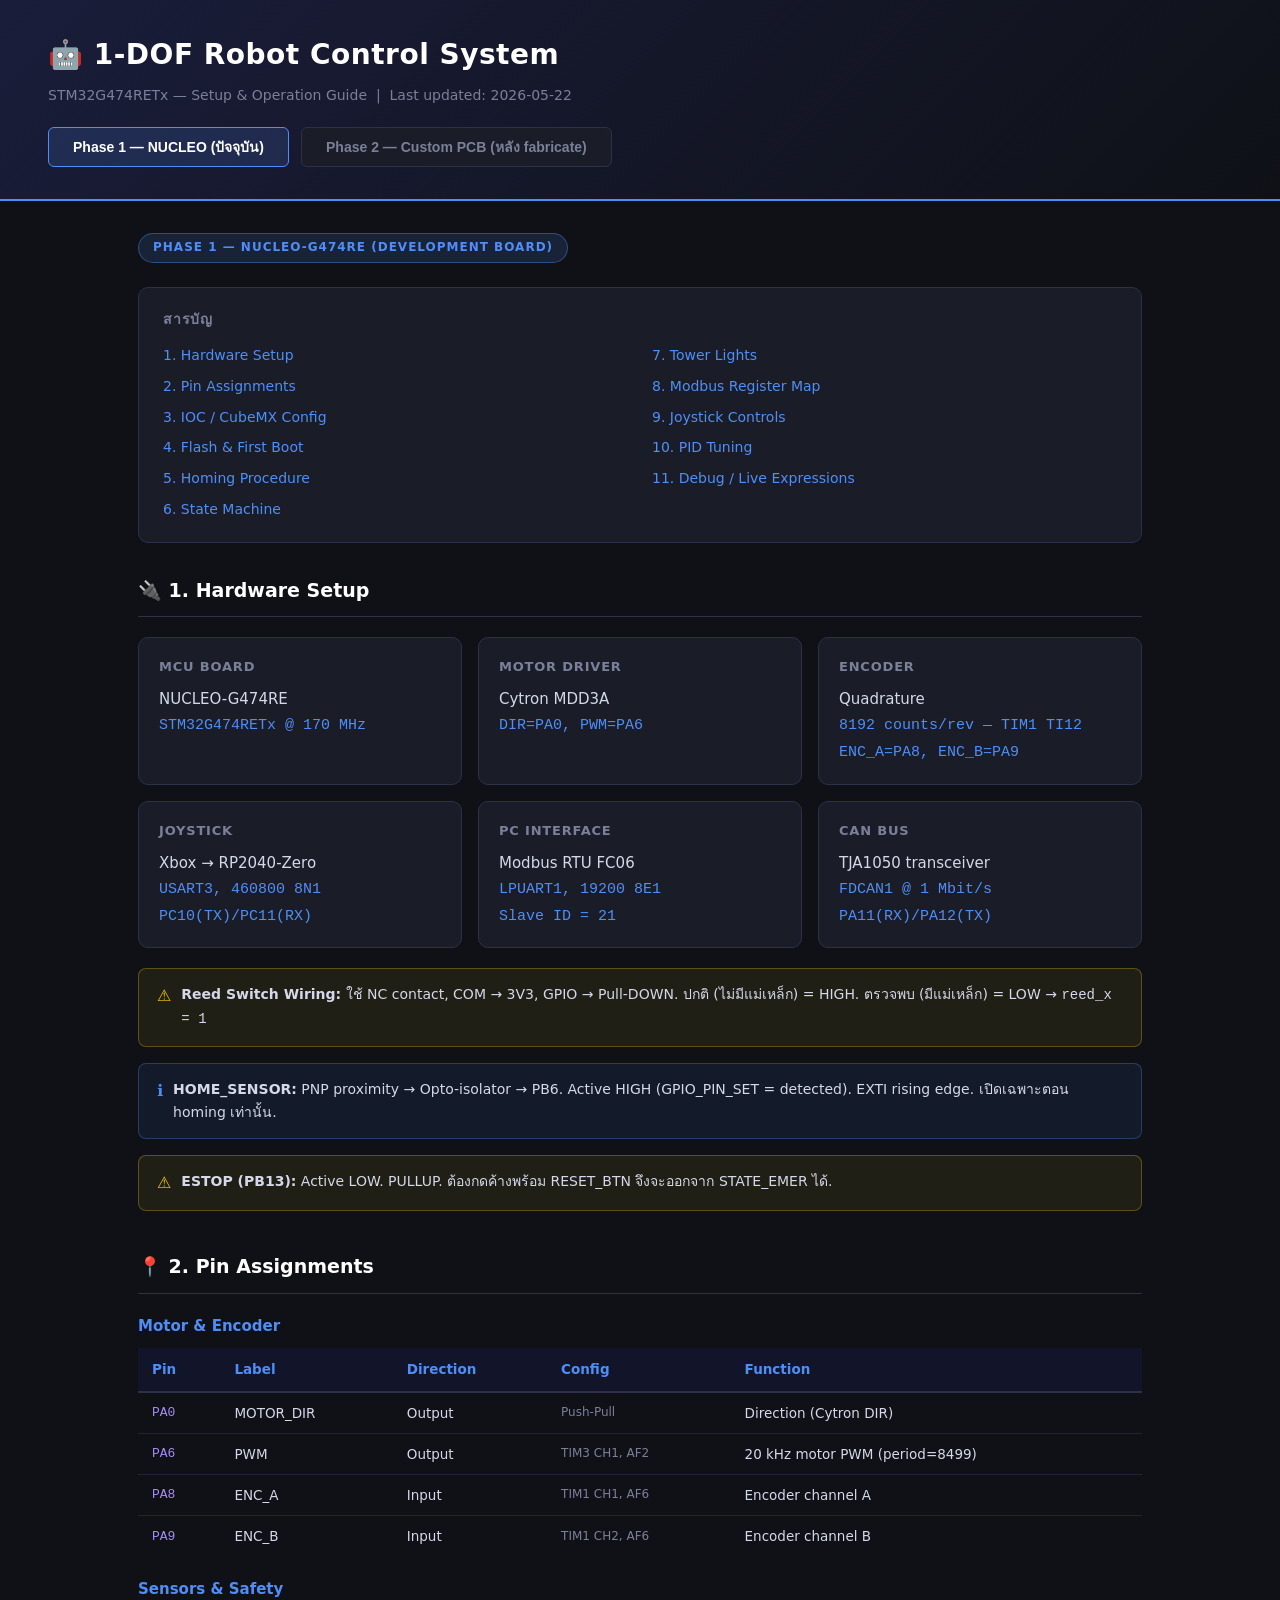
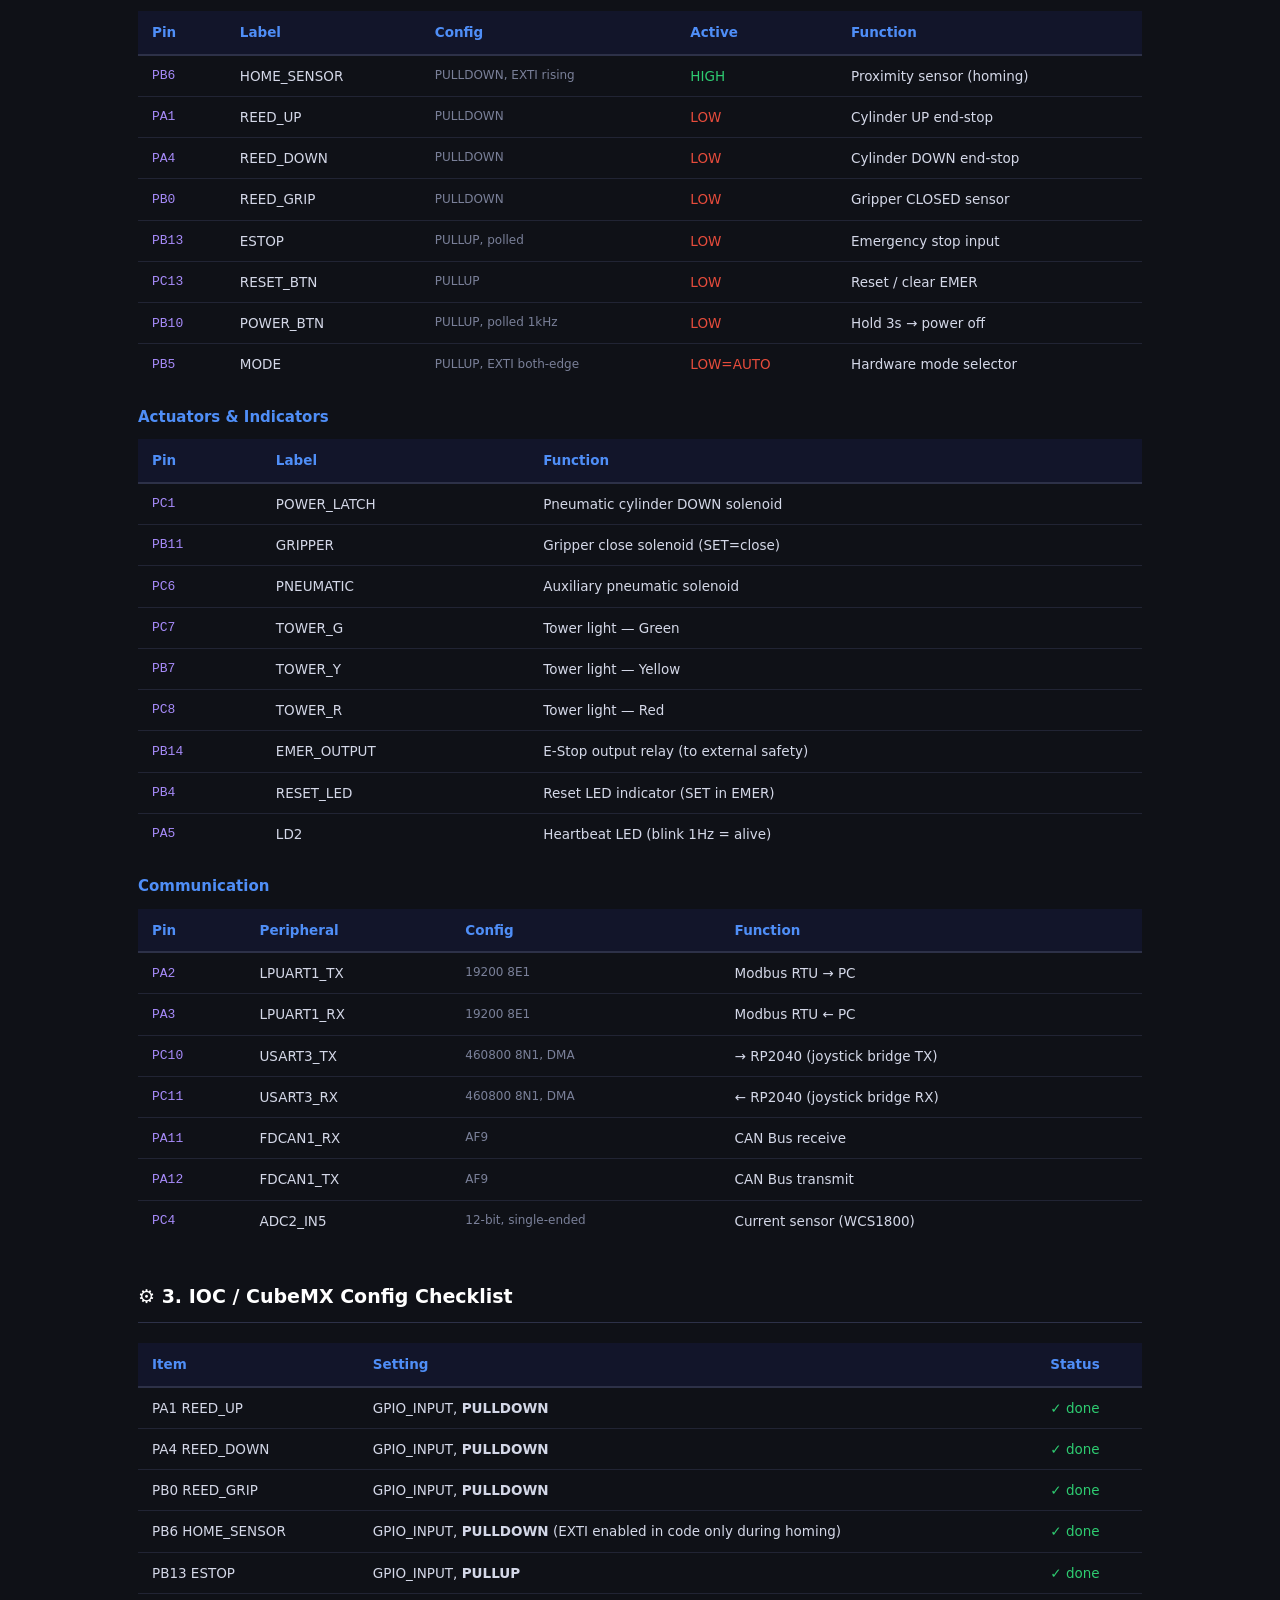
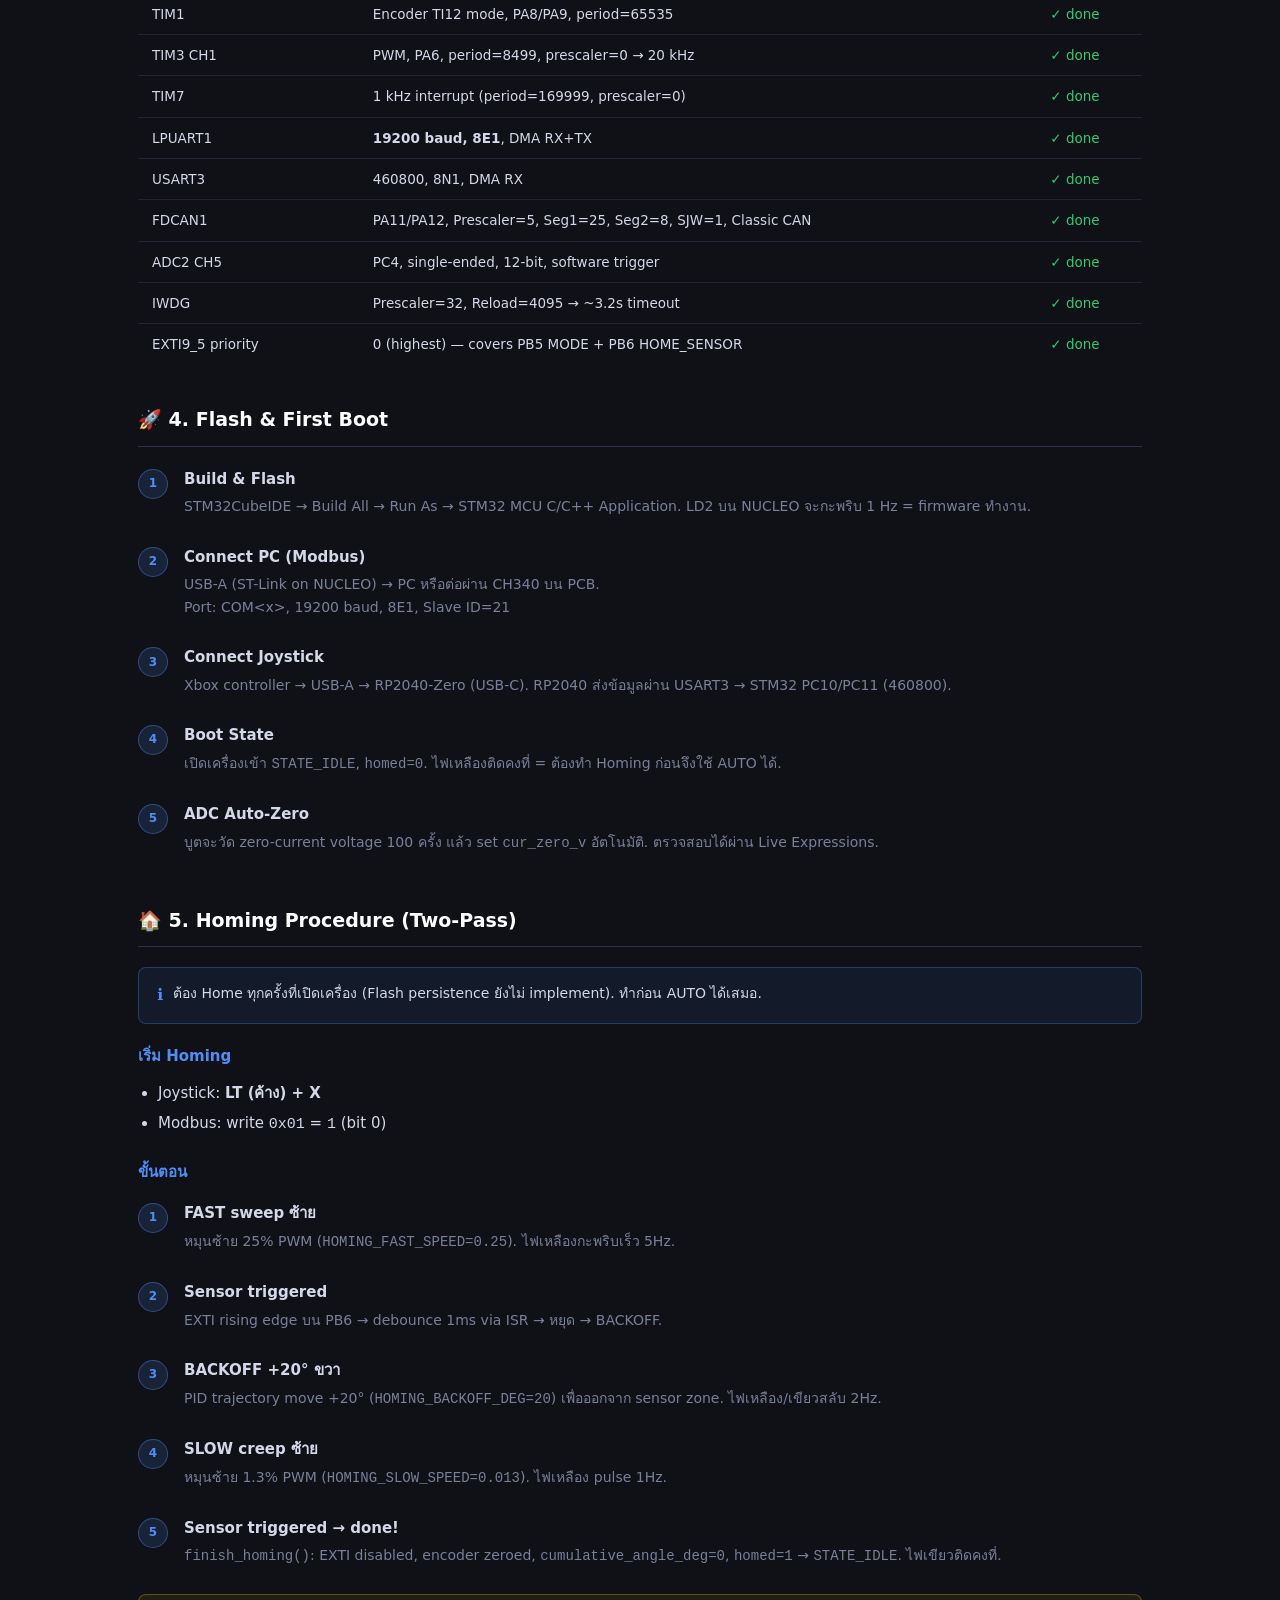
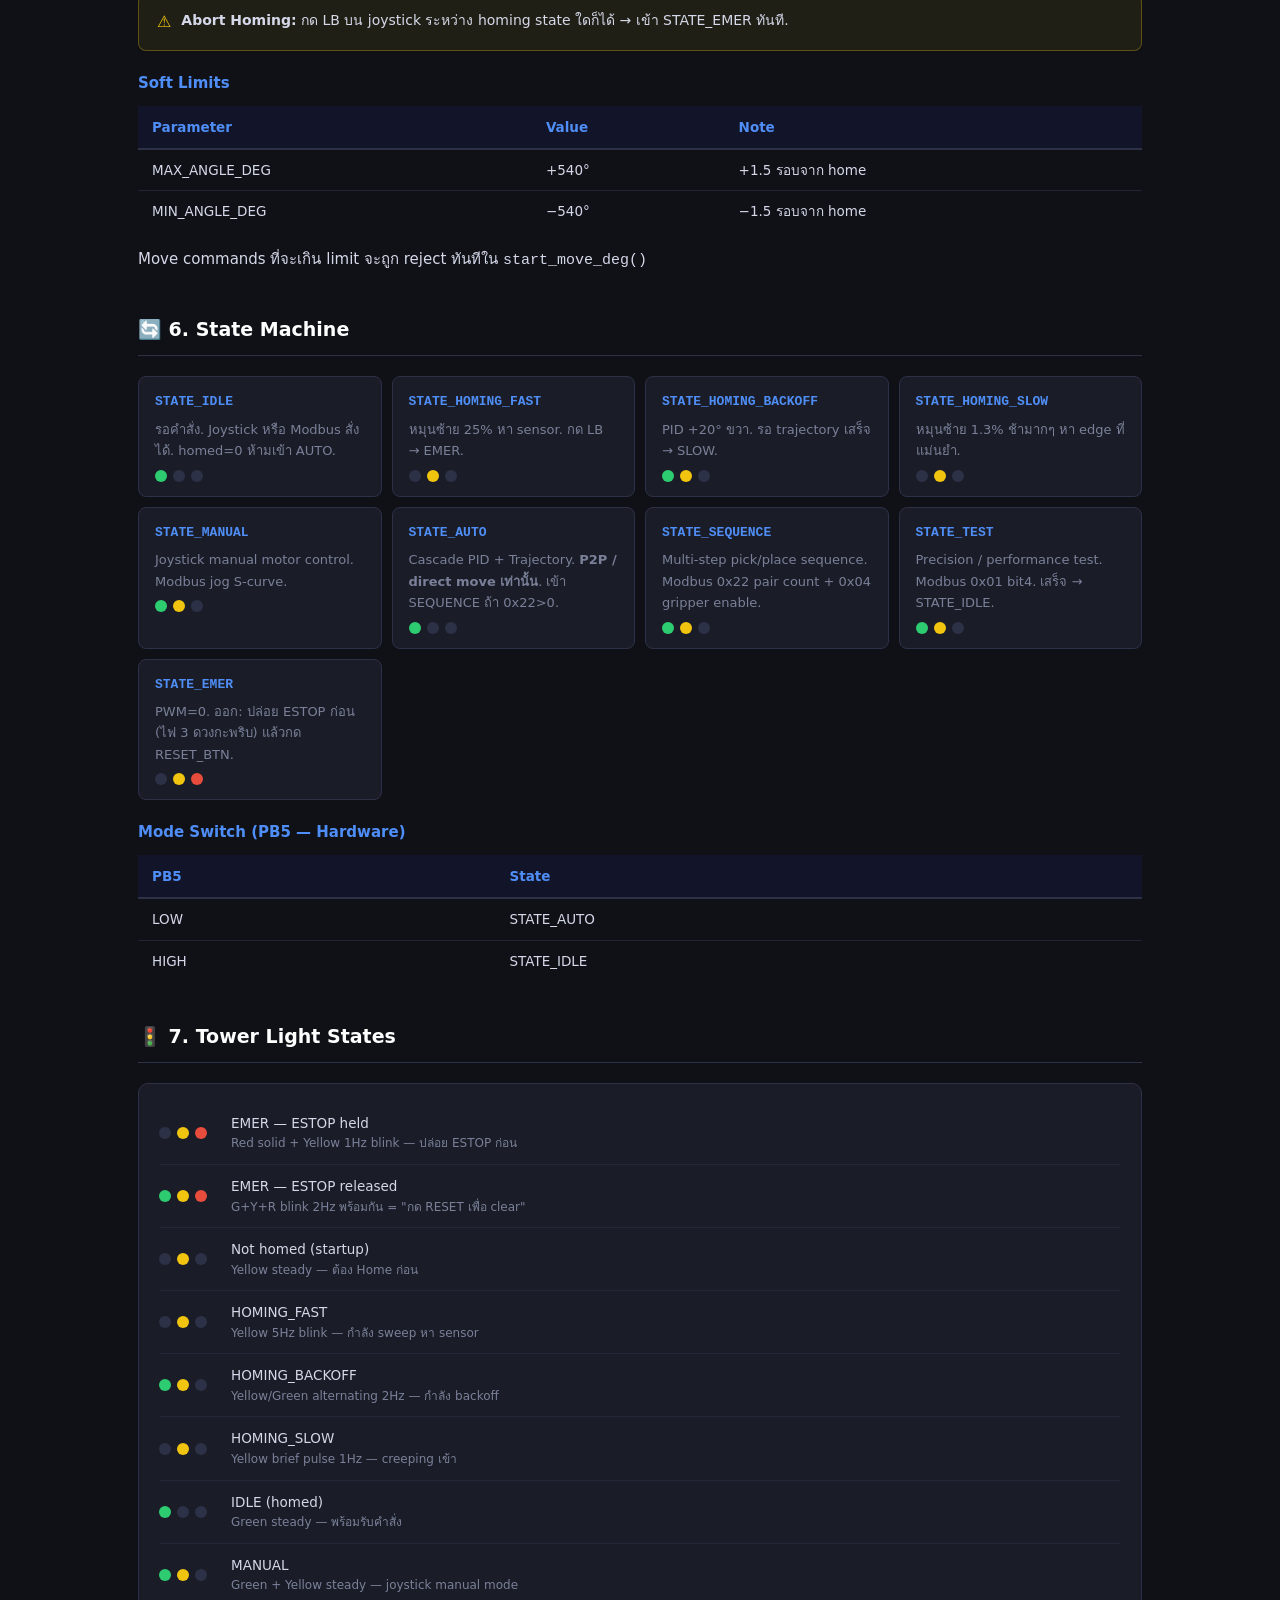
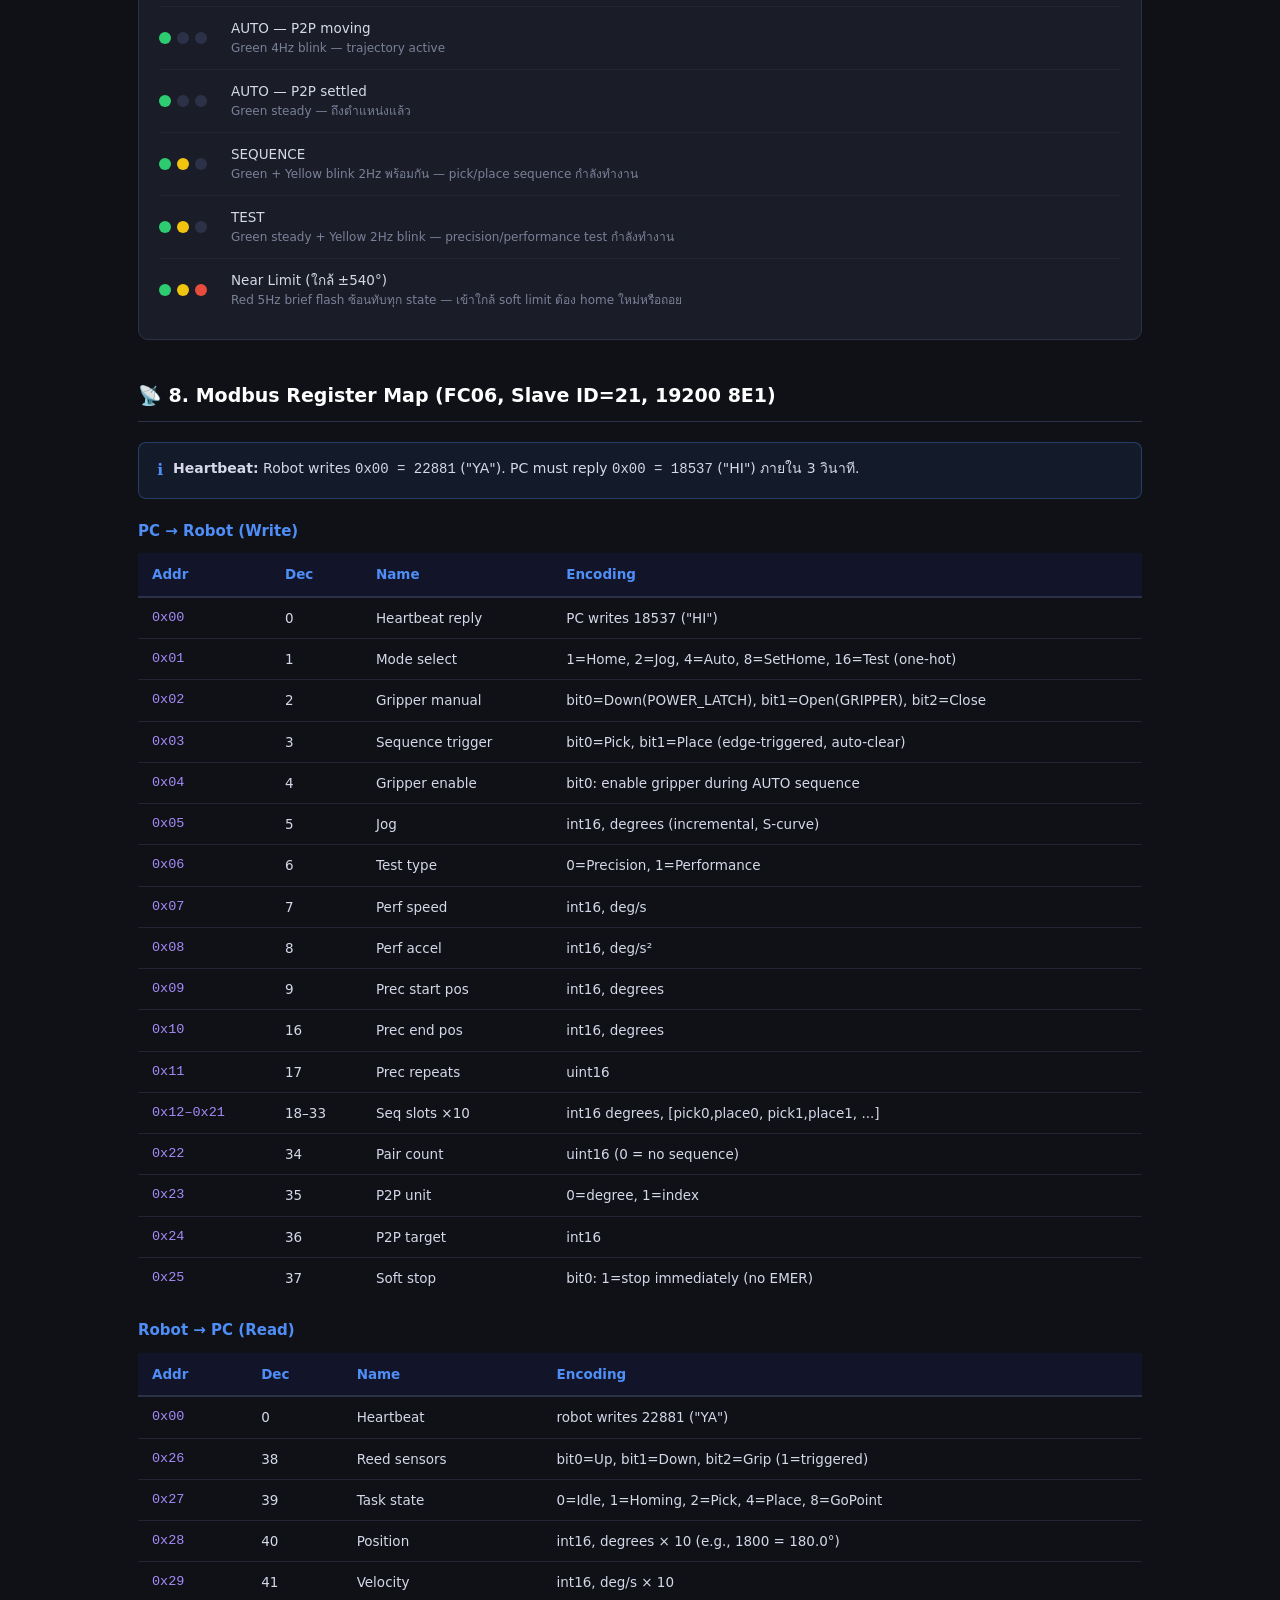
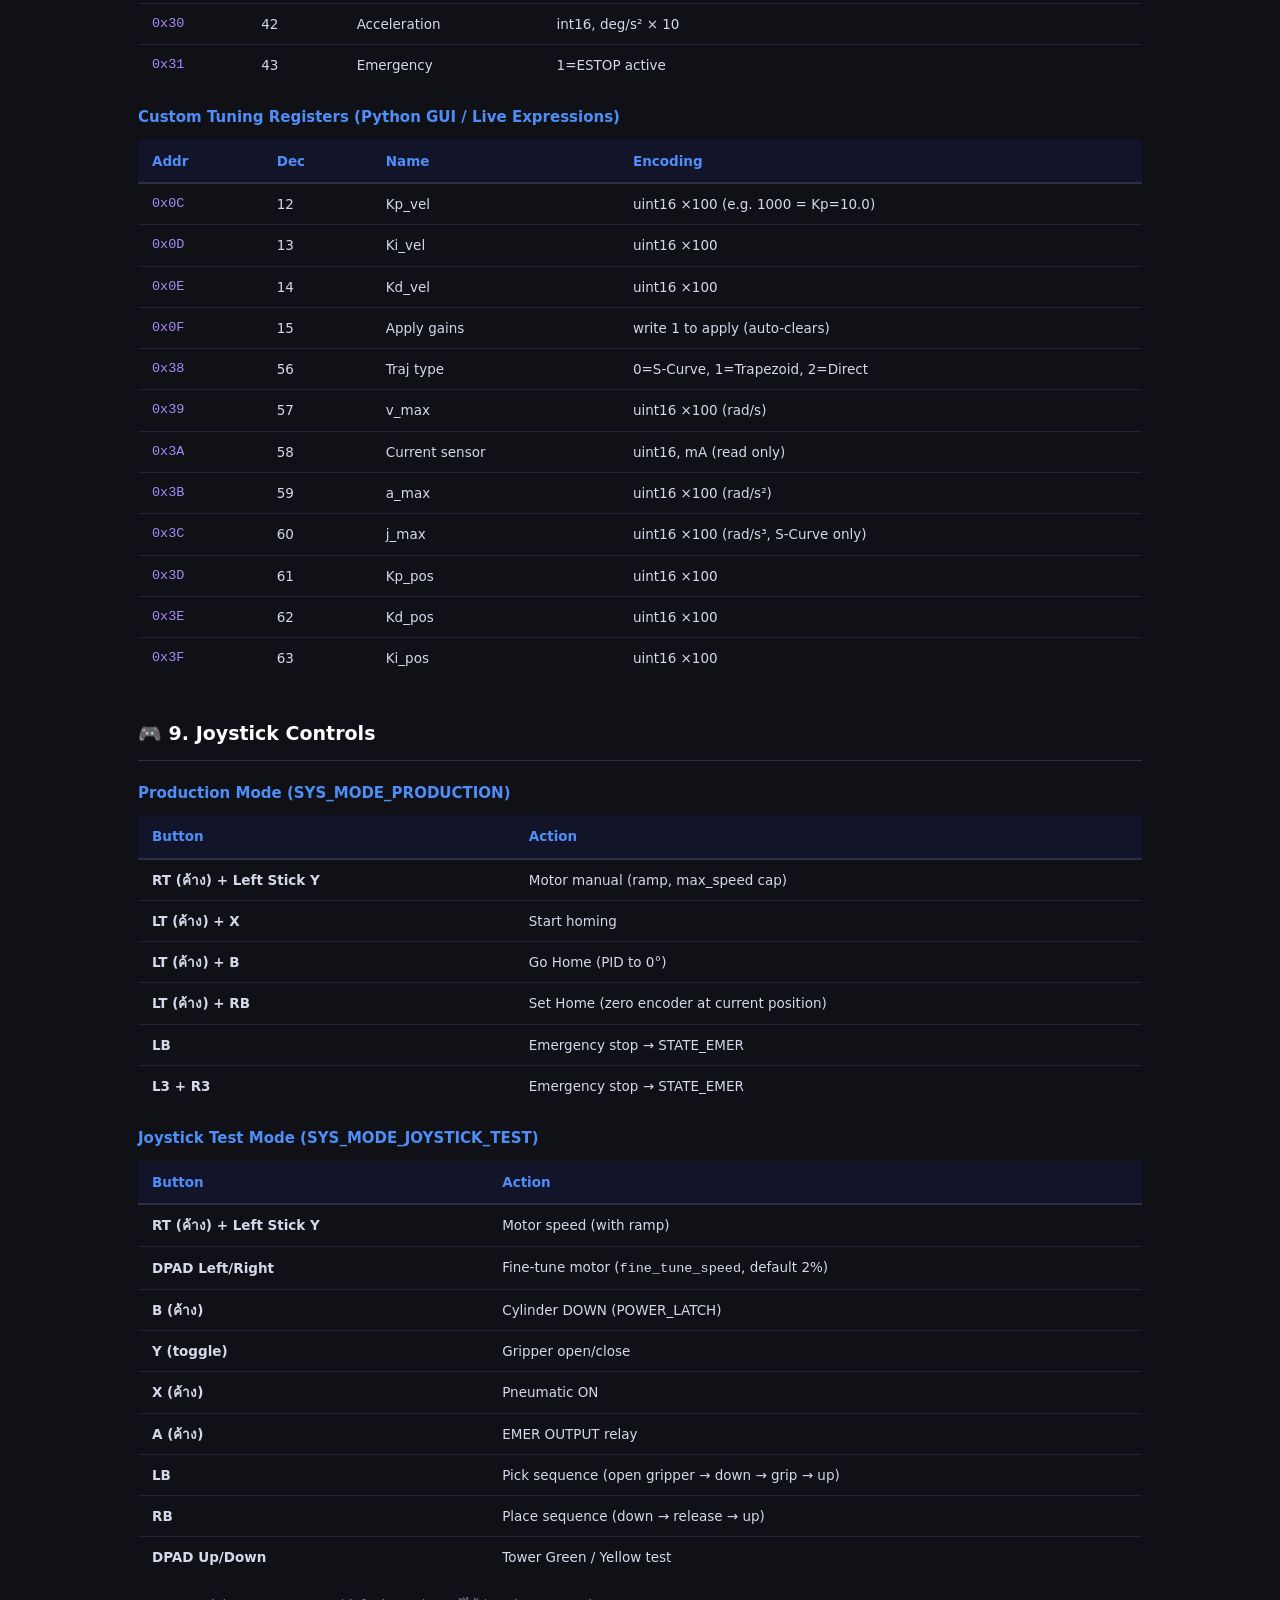
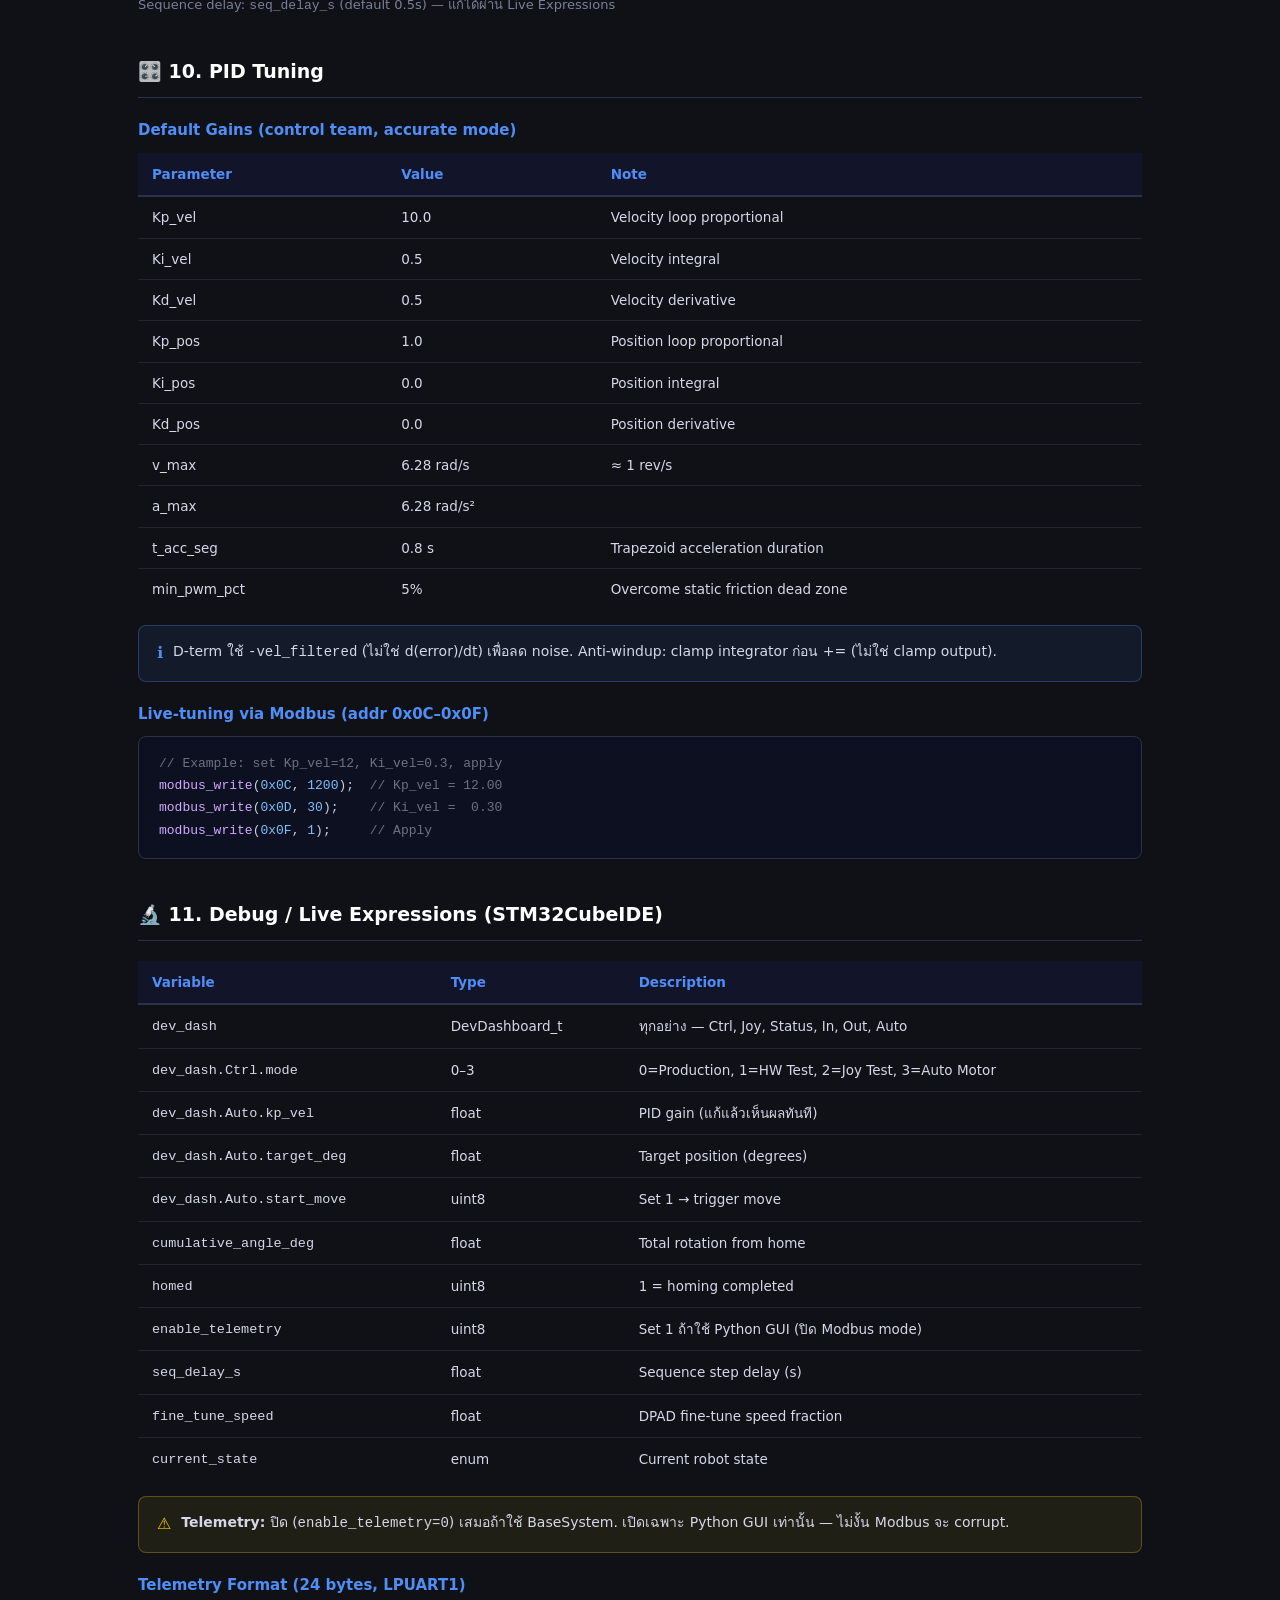
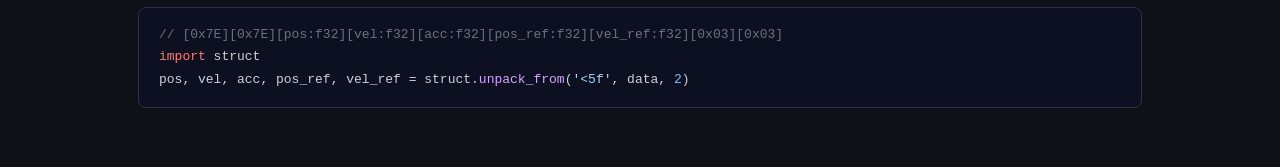
==== ws/1-Dof-full-control/docs/instruction.html @ 7629ba2f "fixed base system" ====
<!DOCTYPE html>
<html lang="th">
<head>
<meta charset="UTF-8">
<meta name="viewport" content="width=device-width, initial-scale=1.0">
<title>1-DOF Robot — Setup & Operation Guide</title>
<style>
  :root {
    --bg: #0f1117;
    --card: #1a1d27;
    --border: #2d3148;
    --accent: #4f8ef7;
    --green: #2ecc71;
    --yellow: #f1c40f;
    --red: #e74c3c;
    --text: #d4d8e8;
    --muted: #7a8099;
    --code-bg: #0d1020;
    --phase1: #1a2744;
    --phase2: #1a2a1a;
  }
  * { box-sizing: border-box; margin: 0; padding: 0; }
  body { background: var(--bg); color: var(--text); font-family: 'Segoe UI', system-ui, sans-serif; font-size: 15px; line-height: 1.65; }

  /* Layout */
  .page-header { background: linear-gradient(135deg, #1a1d3a 0%, #0f1117 100%); border-bottom: 2px solid var(--accent); padding: 32px 48px; }
  .page-header h1 { font-size: 28px; color: #fff; letter-spacing: 0.5px; }
  .page-header .subtitle { color: var(--muted); margin-top: 6px; font-size: 14px; }
  .phase-selector { display: flex; gap: 12px; margin-top: 20px; }
  .phase-btn { padding: 8px 24px; border-radius: 6px; border: 1.5px solid var(--border); background: var(--card); color: var(--muted); cursor: pointer; font-size: 14px; font-weight: 600; transition: all 0.2s; }
  .phase-btn.active { color: #fff; border-color: var(--accent); background: rgba(79,142,247,0.15); }
  .phase-btn:hover:not(.active) { border-color: #555; color: var(--text); }

  .container { max-width: 1100px; margin: 0 auto; padding: 32px 48px 64px; }

  /* Phase panels */
  .phase-panel { display: none; }
  .phase-panel.active { display: block; }

  /* Phase badge */
  .phase-badge { display: inline-flex; align-items: center; gap: 8px; padding: 4px 14px; border-radius: 20px; font-size: 12px; font-weight: 700; text-transform: uppercase; letter-spacing: 1px; margin-bottom: 24px; }
  .badge-p1 { background: rgba(79,142,247,0.15); color: var(--accent); border: 1px solid rgba(79,142,247,0.4); }
  .badge-p2 { background: rgba(46,204,113,0.12); color: var(--green); border: 1px solid rgba(46,204,113,0.35); }

  /* Section */
  .section { margin-bottom: 40px; }
  .section h2 { font-size: 19px; color: #fff; padding-bottom: 10px; border-bottom: 1px solid var(--border); margin-bottom: 20px; display: flex; align-items: center; gap: 10px; }
  .section h3 { font-size: 15px; font-weight: 700; color: var(--accent); margin: 20px 0 10px; }
  .section p { margin-bottom: 10px; color: var(--text); }

  /* Cards */
  .card-grid { display: grid; grid-template-columns: repeat(auto-fit, minmax(280px, 1fr)); gap: 16px; margin-bottom: 20px; }
  .card { background: var(--card); border: 1px solid var(--border); border-radius: 10px; padding: 18px 20px; }
  .card h4 { font-size: 13px; font-weight: 700; text-transform: uppercase; letter-spacing: 0.8px; color: var(--muted); margin-bottom: 10px; }
  .card .value { font-size: 15px; color: var(--text); }
  .card .value span { color: var(--accent); font-family: monospace; }

  /* Tables */
  table { width: 100%; border-collapse: collapse; font-size: 13.5px; margin-bottom: 16px; }
  th { background: #12152a; color: var(--accent); font-weight: 600; padding: 10px 14px; text-align: left; border-bottom: 2px solid var(--border); }
  td { padding: 9px 14px; border-bottom: 1px solid rgba(45,49,72,0.6); color: var(--text); }
  tr:last-child td { border-bottom: none; }
  tr:hover td { background: rgba(79,142,247,0.04); }
  .pin { font-family: monospace; color: #a78bfa; font-size: 13px; }
  .fn { color: var(--text); }
  .cfg { color: var(--muted); font-size: 12px; }
  .hi { color: var(--green); }
  .lo { color: var(--red); }
  .warn { color: var(--yellow); }

  /* Code blocks */
  pre { background: var(--code-bg); border: 1px solid var(--border); border-radius: 8px; padding: 16px 20px; font-family: 'Cascadia Code', 'Consolas', monospace; font-size: 13px; line-height: 1.7; overflow-x: auto; margin-bottom: 16px; color: #c9d1d9; }
  pre .kw { color: #ff7b72; }
  pre .str { color: #a5d6ff; }
  pre .cmt { color: #6a737d; }
  pre .num { color: #79c0ff; }
  pre .fn  { color: #d2a8ff; }

  /* Step list */
  .steps { counter-reset: step; list-style: none; padding: 0; }
  .steps li { counter-increment: step; display: flex; gap: 16px; margin-bottom: 16px; }
  .steps li::before { content: counter(step); flex-shrink: 0; width: 28px; height: 28px; background: rgba(79,142,247,0.15); color: var(--accent); border: 1.5px solid rgba(79,142,247,0.4); border-radius: 50%; display: flex; align-items: center; justify-content: center; font-size: 12px; font-weight: 700; margin-top: 2px; }
  .steps li .step-body h4 { font-weight: 700; color: var(--text); margin-bottom: 4px; }
  .steps li .step-body p { color: var(--muted); font-size: 14px; }

  /* State machine */
  .sm-grid { display: grid; grid-template-columns: repeat(auto-fit, minmax(220px, 1fr)); gap: 10px; }
  .sm-card { background: var(--card); border: 1px solid var(--border); border-radius: 8px; padding: 14px 16px; }
  .sm-card .state { font-family: monospace; font-size: 13px; color: var(--accent); font-weight: 700; margin-bottom: 6px; }
  .sm-card .desc { font-size: 13px; color: var(--muted); }
  .sm-card .lights { display: flex; gap: 6px; margin-top: 8px; }
  .dot { width: 12px; height: 12px; border-radius: 50%; display: inline-block; }
  .dot-g { background: var(--green); } .dot-y { background: var(--yellow); } .dot-r { background: var(--red); }
  .dot-off { background: #2d3148; }
  .dot-blink { animation: blink 0.5s infinite; }
  .dot-slow  { animation: blink 1s infinite; }
  .dot-warn  { animation: warn 0.2s infinite; }
  @keyframes blink { 0%,49%{opacity:1} 50%,100%{opacity:0.2} }
  @keyframes warn  { 0%,14%{opacity:1} 15%,100%{opacity:0.1} }

  /* Tower light legend */
  .tower-row { display: flex; align-items: center; gap: 12px; padding: 10px 0; border-bottom: 1px solid rgba(45,49,72,0.5); }
  .tower-row:last-child { border-bottom: none; }
  .tower-lights { display: flex; gap: 6px; min-width: 60px; }
  .tower-label { font-size: 13.5px; color: var(--text); flex: 1; }
  .tower-sub { font-size: 12px; color: var(--muted); }

  /* Alert boxes */
  .alert { border-radius: 8px; padding: 14px 18px; margin-bottom: 16px; font-size: 14px; display: flex; gap: 10px; align-items: flex-start; }
  .alert-warn { background: rgba(241,196,15,0.08); border: 1px solid rgba(241,196,15,0.3); color: #f1c40f; }
  .alert-info { background: rgba(79,142,247,0.08); border: 1px solid rgba(79,142,247,0.3); color: var(--accent); }
  .alert-ok   { background: rgba(46,204,113,0.08); border: 1px solid rgba(46,204,113,0.3); color: var(--green); }
  .alert-icon { font-size: 16px; }
  .alert-text { color: var(--text); }
  .alert-text strong { color: inherit; }

  /* Register table highlight */
  .reg-rw { color: var(--accent); font-size: 12px; font-weight: 700; }
  .reg-ro { color: var(--muted); font-size: 12px; font-weight: 700; }
  .addr { font-family: monospace; color: #a78bfa; }

  /* Diff badge */
  .new-pcb { display: inline-block; background: rgba(46,204,113,0.15); color: var(--green); border: 1px solid rgba(46,204,113,0.3); border-radius: 4px; padding: 1px 7px; font-size: 11px; font-weight: 700; margin-left: 6px; }

  /* TOC */
  .toc { background: var(--card); border: 1px solid var(--border); border-radius: 10px; padding: 20px 24px; margin-bottom: 32px; }
  .toc h3 { font-size: 14px; color: var(--muted); text-transform: uppercase; letter-spacing: 0.8px; margin-bottom: 12px; }
  .toc ul { list-style: none; columns: 2; column-gap: 24px; }
  .toc ul li { margin-bottom: 6px; }
  .toc a { color: var(--accent); text-decoration: none; font-size: 14px; }
  .toc a:hover { text-decoration: underline; }

  hr.divider { border: none; border-top: 1px solid var(--border); margin: 32px 0; }
</style>
</head>
<body>

<div class="page-header">
  <h1>🤖 1-DOF Robot Control System</h1>
  <div class="subtitle">STM32G474RETx — Setup &amp; Operation Guide &nbsp;|&nbsp; Last updated: 2026-05-22</div>
  <div class="phase-selector">
    <button class="phase-btn active" onclick="showPhase(1)">Phase 1 — NUCLEO (ปัจจุบัน)</button>
    <button class="phase-btn" onclick="showPhase(2)">Phase 2 — Custom PCB (หลัง fabricate)</button>
  </div>
</div>

<!-- ╔══════════════════════════════════════════════════════════════════════════╗ -->
<!-- ║  PHASE 1                                                               ║ -->
<!-- ╚══════════════════════════════════════════════════════════════════════════╝ -->
<div class="container">
<div id="phase1" class="phase-panel active">

  <div class="phase-badge badge-p1">Phase 1 — NUCLEO-G474RE (Development Board)</div>

  <div class="toc">
    <h3>สารบัญ</h3>
    <ul>
      <li><a href="#p1-hw">1. Hardware Setup</a></li>
      <li><a href="#p1-pins">2. Pin Assignments</a></li>
      <li><a href="#p1-ioc">3. IOC / CubeMX Config</a></li>
      <li><a href="#p1-flash">4. Flash &amp; First Boot</a></li>
      <li><a href="#p1-homing">5. Homing Procedure</a></li>
      <li><a href="#p1-sm">6. State Machine</a></li>
      <li><a href="#p1-lights">7. Tower Lights</a></li>
      <li><a href="#p1-modbus">8. Modbus Register Map</a></li>
      <li><a href="#p1-joystick">9. Joystick Controls</a></li>
      <li><a href="#p1-pid">10. PID Tuning</a></li>
      <li><a href="#p1-debug">11. Debug / Live Expressions</a></li>
    </ul>
  </div>

  <!-- 1. HARDWARE SETUP -->
  <div class="section" id="p1-hw">
    <h2>🔌 1. Hardware Setup</h2>
    <div class="card-grid">
      <div class="card">
        <h4>MCU Board</h4>
        <div class="value">NUCLEO-G474RE<br><span>STM32G474RETx @ 170 MHz</span></div>
      </div>
      <div class="card">
        <h4>Motor Driver</h4>
        <div class="value">Cytron MDD3A<br><span>DIR=PA0, PWM=PA6</span></div>
      </div>
      <div class="card">
        <h4>Encoder</h4>
        <div class="value">Quadrature<br><span>8192 counts/rev — TIM1 TI12<br>ENC_A=PA8, ENC_B=PA9</span></div>
      </div>
      <div class="card">
        <h4>Joystick</h4>
        <div class="value">Xbox → RP2040-Zero<br><span>USART3, 460800 8N1<br>PC10(TX)/PC11(RX)</span></div>
      </div>
      <div class="card">
        <h4>PC Interface</h4>
        <div class="value">Modbus RTU FC06<br><span>LPUART1, 19200 8E1<br>Slave ID = 21</span></div>
      </div>
      <div class="card">
        <h4>CAN Bus</h4>
        <div class="value">TJA1050 transceiver<br><span>FDCAN1 @ 1 Mbit/s<br>PA11(RX)/PA12(TX)</span></div>
      </div>
    </div>

    <div class="alert alert-warn">
      <span class="alert-icon">⚠️</span>
      <div class="alert-text"><strong>Reed Switch Wiring:</strong> ใช้ NC contact, COM → 3V3, GPIO → Pull-DOWN.
        ปกติ (ไม่มีแม่เหล็ก) = HIGH. ตรวจพบ (มีแม่เหล็ก) = LOW → <code>reed_x = 1</code></div>
    </div>
    <div class="alert alert-info">
      <span class="alert-icon">ℹ️</span>
      <div class="alert-text"><strong>HOME_SENSOR:</strong> PNP proximity → Opto-isolator → PB6.
        Active HIGH (GPIO_PIN_SET = detected). EXTI rising edge. เปิดเฉพาะตอน homing เท่านั้น.</div>
    </div>
    <div class="alert alert-warn">
      <span class="alert-icon">⚠️</span>
      <div class="alert-text"><strong>ESTOP (PB13):</strong> Active LOW. PULLUP. ต้องกดค้างพร้อม RESET_BTN จึงจะออกจาก STATE_EMER ได้.</div>
    </div>
  </div>

  <!-- 2. PIN ASSIGNMENTS -->
  <div class="section" id="p1-pins">
    <h2>📍 2. Pin Assignments</h2>

    <h3>Motor &amp; Encoder</h3>
    <table>
      <tr><th>Pin</th><th>Label</th><th>Direction</th><th>Config</th><th>Function</th></tr>
      <tr><td class="pin">PA0</td><td>MOTOR_DIR</td><td>Output</td><td class="cfg">Push-Pull</td><td>Direction (Cytron DIR)</td></tr>
      <tr><td class="pin">PA6</td><td>PWM</td><td>Output</td><td class="cfg">TIM3 CH1, AF2</td><td>20 kHz motor PWM (period=8499)</td></tr>
      <tr><td class="pin">PA8</td><td>ENC_A</td><td>Input</td><td class="cfg">TIM1 CH1, AF6</td><td>Encoder channel A</td></tr>
      <tr><td class="pin">PA9</td><td>ENC_B</td><td>Input</td><td class="cfg">TIM1 CH2, AF6</td><td>Encoder channel B</td></tr>
    </table>

    <h3>Sensors &amp; Safety</h3>
    <table>
      <tr><th>Pin</th><th>Label</th><th>Config</th><th>Active</th><th>Function</th></tr>
      <tr><td class="pin">PB6</td><td>HOME_SENSOR</td><td class="cfg">PULLDOWN, EXTI rising</td><td class="hi">HIGH</td><td>Proximity sensor (homing)</td></tr>
      <tr><td class="pin">PA1</td><td>REED_UP</td><td class="cfg">PULLDOWN</td><td class="lo">LOW</td><td>Cylinder UP end-stop</td></tr>
      <tr><td class="pin">PA4</td><td>REED_DOWN</td><td class="cfg">PULLDOWN</td><td class="lo">LOW</td><td>Cylinder DOWN end-stop</td></tr>
      <tr><td class="pin">PB0</td><td>REED_GRIP</td><td class="cfg">PULLDOWN</td><td class="lo">LOW</td><td>Gripper CLOSED sensor</td></tr>
      <tr><td class="pin">PB13</td><td>ESTOP</td><td class="cfg">PULLUP, polled</td><td class="lo">LOW</td><td>Emergency stop input</td></tr>
      <tr><td class="pin">PC13</td><td>RESET_BTN</td><td class="cfg">PULLUP</td><td class="lo">LOW</td><td>Reset / clear EMER</td></tr>
      <tr><td class="pin">PB10</td><td>POWER_BTN</td><td class="cfg">PULLUP, polled 1kHz</td><td class="lo">LOW</td><td>Hold 3s → power off</td></tr>
      <tr><td class="pin">PB5</td><td>MODE</td><td class="cfg">PULLUP, EXTI both-edge</td><td class="lo">LOW=AUTO</td><td>Hardware mode selector</td></tr>
    </table>

    <h3>Actuators &amp; Indicators</h3>
    <table>
      <tr><th>Pin</th><th>Label</th><th>Function</th></tr>
      <tr><td class="pin">PC1</td><td>POWER_LATCH</td><td>Pneumatic cylinder DOWN solenoid</td></tr>
      <tr><td class="pin">PB11</td><td>GRIPPER</td><td>Gripper close solenoid (SET=close)</td></tr>
      <tr><td class="pin">PC6</td><td>PNEUMATIC</td><td>Auxiliary pneumatic solenoid</td></tr>
      <tr><td class="pin">PC7</td><td>TOWER_G</td><td>Tower light — Green</td></tr>
      <tr><td class="pin">PB7</td><td>TOWER_Y</td><td>Tower light — Yellow</td></tr>
      <tr><td class="pin">PC8</td><td>TOWER_R</td><td>Tower light — Red</td></tr>
      <tr><td class="pin">PB14</td><td>EMER_OUTPUT</td><td>E-Stop output relay (to external safety)</td></tr>
      <tr><td class="pin">PB4</td><td>RESET_LED</td><td>Reset LED indicator (SET in EMER)</td></tr>
      <tr><td class="pin">PA5</td><td>LD2</td><td>Heartbeat LED (blink 1Hz = alive)</td></tr>
    </table>

    <h3>Communication</h3>
    <table>
      <tr><th>Pin</th><th>Peripheral</th><th>Config</th><th>Function</th></tr>
      <tr><td class="pin">PA2</td><td>LPUART1_TX</td><td class="cfg">19200 8E1</td><td>Modbus RTU → PC</td></tr>
      <tr><td class="pin">PA3</td><td>LPUART1_RX</td><td class="cfg">19200 8E1</td><td>Modbus RTU ← PC</td></tr>
      <tr><td class="pin">PC10</td><td>USART3_TX</td><td class="cfg">460800 8N1, DMA</td><td>→ RP2040 (joystick bridge TX)</td></tr>
      <tr><td class="pin">PC11</td><td>USART3_RX</td><td class="cfg">460800 8N1, DMA</td><td>← RP2040 (joystick bridge RX)</td></tr>
      <tr><td class="pin">PA11</td><td>FDCAN1_RX</td><td class="cfg">AF9</td><td>CAN Bus receive</td></tr>
      <tr><td class="pin">PA12</td><td>FDCAN1_TX</td><td class="cfg">AF9</td><td>CAN Bus transmit</td></tr>
      <tr><td class="pin">PC4</td><td>ADC2_IN5</td><td class="cfg">12-bit, single-ended</td><td>Current sensor (WCS1800)</td></tr>
    </table>
  </div>

  <!-- 3. IOC CONFIG -->
  <div class="section" id="p1-ioc">
    <h2>⚙️ 3. IOC / CubeMX Config Checklist</h2>
    <table>
      <tr><th>Item</th><th>Setting</th><th>Status</th></tr>
      <tr><td>PA1 REED_UP</td><td>GPIO_INPUT, <strong>PULLDOWN</strong></td><td class="hi">✓ done</td></tr>
      <tr><td>PA4 REED_DOWN</td><td>GPIO_INPUT, <strong>PULLDOWN</strong></td><td class="hi">✓ done</td></tr>
      <tr><td>PB0 REED_GRIP</td><td>GPIO_INPUT, <strong>PULLDOWN</strong></td><td class="hi">✓ done</td></tr>
      <tr><td>PB6 HOME_SENSOR</td><td>GPIO_INPUT, <strong>PULLDOWN</strong> (EXTI enabled in code only during homing)</td><td class="hi">✓ done</td></tr>
      <tr><td>PB13 ESTOP</td><td>GPIO_INPUT, <strong>PULLUP</strong></td><td class="hi">✓ done</td></tr>
      <tr><td>TIM1</td><td>Encoder TI12 mode, PA8/PA9, period=65535</td><td class="hi">✓ done</td></tr>
      <tr><td>TIM3 CH1</td><td>PWM, PA6, period=8499, prescaler=0 → 20 kHz</td><td class="hi">✓ done</td></tr>
      <tr><td>TIM7</td><td>1 kHz interrupt (period=169999, prescaler=0)</td><td class="hi">✓ done</td></tr>
      <tr><td>LPUART1</td><td><strong>19200 baud, 8E1</strong>, DMA RX+TX</td><td class="hi">✓ done</td></tr>
      <tr><td>USART3</td><td>460800, 8N1, DMA RX</td><td class="hi">✓ done</td></tr>
      <tr><td>FDCAN1</td><td>PA11/PA12, Prescaler=5, Seg1=25, Seg2=8, SJW=1, Classic CAN</td><td class="hi">✓ done</td></tr>
      <tr><td>ADC2 CH5</td><td>PC4, single-ended, 12-bit, software trigger</td><td class="hi">✓ done</td></tr>
      <tr><td>IWDG</td><td>Prescaler=32, Reload=4095 → ~3.2s timeout</td><td class="hi">✓ done</td></tr>
      <tr><td>EXTI9_5 priority</td><td>0 (highest) — covers PB5 MODE + PB6 HOME_SENSOR</td><td class="hi">✓ done</td></tr>
    </table>
  </div>

  <!-- 4. FLASH & FIRST BOOT -->
  <div class="section" id="p1-flash">
    <h2>🚀 4. Flash &amp; First Boot</h2>
    <ol class="steps">
      <li>
        <div class="step-body">
          <h4>Build &amp; Flash</h4>
          <p>STM32CubeIDE → Build All → Run As → STM32 MCU C/C++ Application. LD2 บน NUCLEO จะกะพริบ 1 Hz = firmware ทำงาน.</p>
        </div>
      </li>
      <li>
        <div class="step-body">
          <h4>Connect PC (Modbus)</h4>
          <p>USB-A (ST-Link on NUCLEO) → PC หรือต่อผ่าน CH340 บน PCB.<br>
          Port: COM&lt;x&gt;, 19200 baud, 8E1, Slave ID=21</p>
        </div>
      </li>
      <li>
        <div class="step-body">
          <h4>Connect Joystick</h4>
          <p>Xbox controller → USB-A → RP2040-Zero (USB-C). RP2040 ส่งข้อมูลผ่าน USART3 → STM32 PC10/PC11 (460800).</p>
        </div>
      </li>
      <li>
        <div class="step-body">
          <h4>Boot State</h4>
          <p>เปิดเครื่องเข้า <code>STATE_IDLE</code>, <code>homed=0</code>. ไฟเหลืองติดคงที่ = ต้องทำ Homing ก่อนจึงใช้ AUTO ได้.</p>
        </div>
      </li>
      <li>
        <div class="step-body">
          <h4>ADC Auto-Zero</h4>
          <p>บูตจะวัด zero-current voltage 100 ครั้ง แล้ว set <code>cur_zero_v</code> อัตโนมัติ. ตรวจสอบได้ผ่าน Live Expressions.</p>
        </div>
      </li>
    </ol>
  </div>

  <!-- 5. HOMING -->
  <div class="section" id="p1-homing">
    <h2>🏠 5. Homing Procedure (Two-Pass)</h2>
    <div class="alert alert-info">
      <span class="alert-icon">ℹ️</span>
      <div class="alert-text">ต้อง Home ทุกครั้งที่เปิดเครื่อง (Flash persistence ยังไม่ implement). ทำก่อน AUTO ได้เสมอ.</div>
    </div>

    <h3>เริ่ม Homing</h3>
    <ul style="padding-left:20px;line-height:2">
      <li>Joystick: <strong>LT (ค้าง) + X</strong></li>
      <li>Modbus: write <code>0x01</code> = <code>1</code> (bit 0)</li>
    </ul>

    <h3>ขั้นตอน</h3>
    <ol class="steps" style="margin-top:16px">
      <li>
        <div class="step-body">
          <h4>FAST sweep ซ้าย</h4>
          <p>หมุนซ้าย 25% PWM (<code>HOMING_FAST_SPEED=0.25</code>). ไฟเหลืองกะพริบเร็ว 5Hz.</p>
        </div>
      </li>
      <li>
        <div class="step-body">
          <h4>Sensor triggered</h4>
          <p>EXTI rising edge บน PB6 → debounce 1ms via ISR → หยุด → BACKOFF.</p>
        </div>
      </li>
      <li>
        <div class="step-body">
          <h4>BACKOFF +20° ขวา</h4>
          <p>PID trajectory move +20° (<code>HOMING_BACKOFF_DEG=20</code>) เพื่อออกจาก sensor zone. ไฟเหลือง/เขียวสลับ 2Hz.</p>
        </div>
      </li>
      <li>
        <div class="step-body">
          <h4>SLOW creep ซ้าย</h4>
          <p>หมุนซ้าย 1.3% PWM (<code>HOMING_SLOW_SPEED=0.013</code>). ไฟเหลือง pulse 1Hz.</p>
        </div>
      </li>
      <li>
        <div class="step-body">
          <h4>Sensor triggered → done!</h4>
          <p><code>finish_homing()</code>: EXTI disabled, encoder zeroed, <code>cumulative_angle_deg=0</code>, <code>homed=1</code> → <code>STATE_IDLE</code>. ไฟเขียวติดคงที่.</p>
        </div>
      </li>
    </ol>

    <div class="alert alert-warn">
      <span class="alert-icon">⚠️</span>
      <div class="alert-text"><strong>Abort Homing:</strong> กด LB บน joystick ระหว่าง homing state ใดก็ได้ → เข้า STATE_EMER ทันที.</div>
    </div>

    <h3>Soft Limits</h3>
    <table>
      <tr><th>Parameter</th><th>Value</th><th>Note</th></tr>
      <tr><td>MAX_ANGLE_DEG</td><td>+540°</td><td>+1.5 รอบจาก home</td></tr>
      <tr><td>MIN_ANGLE_DEG</td><td>−540°</td><td>−1.5 รอบจาก home</td></tr>
    </table>
    <p>Move commands ที่จะเกิน limit จะถูก reject ทันทีใน <code>start_move_deg()</code></p>
  </div>

  <!-- 6. STATE MACHINE -->
  <div class="section" id="p1-sm">
    <h2>🔄 6. State Machine</h2>
    <div class="sm-grid">
      <div class="sm-card">
        <div class="state">STATE_IDLE</div>
        <div class="desc">รอคำสั่ง. Joystick หรือ Modbus สั่งได้. homed=0 ห้ามเข้า AUTO.</div>
        <div class="lights"><span class="dot dot-g"></span><span class="dot dot-off"></span><span class="dot dot-off"></span></div>
      </div>
      <div class="sm-card">
        <div class="state">STATE_HOMING_FAST</div>
        <div class="desc">หมุนซ้าย 25% หา sensor. กด LB → EMER.</div>
        <div class="lights"><span class="dot dot-off"></span><span class="dot dot-y dot-blink"></span><span class="dot dot-off"></span></div>
      </div>
      <div class="sm-card">
        <div class="state">STATE_HOMING_BACKOFF</div>
        <div class="desc">PID +20° ขวา. รอ trajectory เสร็จ → SLOW.</div>
        <div class="lights"><span class="dot dot-g dot-blink"></span><span class="dot dot-y dot-blink"></span><span class="dot dot-off"></span></div>
      </div>
      <div class="sm-card">
        <div class="state">STATE_HOMING_SLOW</div>
        <div class="desc">หมุนซ้าย 1.3% ช้ามากๆ หา edge ที่แม่นยำ.</div>
        <div class="lights"><span class="dot dot-off"></span><span class="dot dot-y dot-slow"></span><span class="dot dot-off"></span></div>
      </div>
      <div class="sm-card">
        <div class="state">STATE_MANUAL</div>
        <div class="desc">Joystick manual motor control. Modbus jog S-curve.</div>
        <div class="lights"><span class="dot dot-g"></span><span class="dot dot-y"></span><span class="dot dot-off"></span></div>
      </div>
      <div class="sm-card">
        <div class="state">STATE_AUTO</div>
        <div class="desc">Cascade PID + Trajectory. <strong>P2P / direct move เท่านั้น</strong>. เข้า SEQUENCE ถ้า 0x22&gt;0.</div>
        <div class="lights"><span class="dot dot-g dot-blink"></span><span class="dot dot-off"></span><span class="dot dot-off"></span></div>
      </div>
      <div class="sm-card">
        <div class="state">STATE_SEQUENCE</div>
        <div class="desc">Multi-step pick/place sequence. Modbus 0x22 pair count + 0x04 gripper enable.</div>
        <div class="lights"><span class="dot dot-g dot-blink"></span><span class="dot dot-y dot-blink"></span><span class="dot dot-off"></span></div>
      </div>
      <div class="sm-card">
        <div class="state">STATE_TEST</div>
        <div class="desc">Precision / performance test. Modbus 0x01 bit4. เสร็จ → STATE_IDLE.</div>
        <div class="lights"><span class="dot dot-g"></span><span class="dot dot-y dot-blink"></span><span class="dot dot-off"></span></div>
      </div>
      <div class="sm-card">
        <div class="state">STATE_EMER</div>
        <div class="desc">PWM=0. ออก: ปล่อย ESTOP ก่อน (ไฟ 3 ดวงกะพริบ) แล้วกด RESET_BTN.</div>
        <div class="lights"><span class="dot dot-off"></span><span class="dot dot-y dot-slow"></span><span class="dot dot-r"></span></div>
      </div>
    </div>

    <h3>Mode Switch (PB5 — Hardware)</h3>
    <table>
      <tr><th>PB5</th><th>State</th></tr>
      <tr><td>LOW</td><td>STATE_AUTO</td></tr>
      <tr><td>HIGH</td><td>STATE_IDLE</td></tr>
    </table>
  </div>

  <!-- 7. TOWER LIGHTS -->
  <div class="section" id="p1-lights">
    <h2>🚦 7. Tower Light States</h2>
    <div class="card">
      <div class="tower-row">
        <div class="tower-lights"><span class="dot dot-off"></span><span class="dot dot-y dot-slow"></span><span class="dot dot-r"></span></div>
        <div><div class="tower-label">EMER — ESTOP held</div><div class="tower-sub">Red solid + Yellow 1Hz blink — ปล่อย ESTOP ก่อน</div></div>
      </div>
      <div class="tower-row">
        <div class="tower-lights"><span class="dot dot-g dot-blink"></span><span class="dot dot-y dot-blink"></span><span class="dot dot-r dot-blink"></span></div>
        <div><div class="tower-label">EMER — ESTOP released</div><div class="tower-sub">G+Y+R blink 2Hz พร้อมกัน = "กด RESET เพื่อ clear"</div></div>
      </div>
      <div class="tower-row">
        <div class="tower-lights"><span class="dot dot-off"></span><span class="dot dot-y"></span><span class="dot dot-off"></span></div>
        <div><div class="tower-label">Not homed (startup)</div><div class="tower-sub">Yellow steady — ต้อง Home ก่อน</div></div>
      </div>
      <div class="tower-row">
        <div class="tower-lights"><span class="dot dot-off"></span><span class="dot dot-y dot-blink"></span><span class="dot dot-off"></span></div>
        <div><div class="tower-label">HOMING_FAST</div><div class="tower-sub">Yellow 5Hz blink — กำลัง sweep หา sensor</div></div>
      </div>
      <div class="tower-row">
        <div class="tower-lights"><span class="dot dot-g dot-blink"></span><span class="dot dot-y dot-blink"></span><span class="dot dot-off"></span></div>
        <div><div class="tower-label">HOMING_BACKOFF</div><div class="tower-sub">Yellow/Green alternating 2Hz — กำลัง backoff</div></div>
      </div>
      <div class="tower-row">
        <div class="tower-lights"><span class="dot dot-off"></span><span class="dot dot-y dot-slow"></span><span class="dot dot-off"></span></div>
        <div><div class="tower-label">HOMING_SLOW</div><div class="tower-sub">Yellow brief pulse 1Hz — creeping เข้า</div></div>
      </div>
      <div class="tower-row">
        <div class="tower-lights"><span class="dot dot-g"></span><span class="dot dot-off"></span><span class="dot dot-off"></span></div>
        <div><div class="tower-label">IDLE (homed)</div><div class="tower-sub">Green steady — พร้อมรับคำสั่ง</div></div>
      </div>
      <div class="tower-row">
        <div class="tower-lights"><span class="dot dot-g"></span><span class="dot dot-y"></span><span class="dot dot-off"></span></div>
        <div><div class="tower-label">MANUAL</div><div class="tower-sub">Green + Yellow steady — joystick manual mode</div></div>
      </div>
      <div class="tower-row">
        <div class="tower-lights"><span class="dot dot-g dot-blink"></span><span class="dot dot-off"></span><span class="dot dot-off"></span></div>
        <div><div class="tower-label">AUTO — P2P moving</div><div class="tower-sub">Green 4Hz blink — trajectory active</div></div>
      </div>
      <div class="tower-row">
        <div class="tower-lights"><span class="dot dot-g"></span><span class="dot dot-off"></span><span class="dot dot-off"></span></div>
        <div><div class="tower-label">AUTO — P2P settled</div><div class="tower-sub">Green steady — ถึงตำแหน่งแล้ว</div></div>
      </div>
      <div class="tower-row">
        <div class="tower-lights"><span class="dot dot-g dot-blink"></span><span class="dot dot-y dot-blink"></span><span class="dot dot-off"></span></div>
        <div><div class="tower-label">SEQUENCE</div><div class="tower-sub">Green + Yellow blink 2Hz พร้อมกัน — pick/place sequence กำลังทำงาน</div></div>
      </div>
      <div class="tower-row">
        <div class="tower-lights"><span class="dot dot-g"></span><span class="dot dot-y dot-blink"></span><span class="dot dot-off"></span></div>
        <div><div class="tower-label">TEST</div><div class="tower-sub">Green steady + Yellow 2Hz blink — precision/performance test กำลังทำงาน</div></div>
      </div>
      <div class="tower-row">
        <div class="tower-lights"><span class="dot dot-g"></span><span class="dot dot-y"></span><span class="dot dot-r dot-warn"></span></div>
        <div><div class="tower-label">Near Limit (ใกล้ ±540°)</div><div class="tower-sub">Red 5Hz brief flash ซ้อนทับทุก state — เข้าใกล้ soft limit ต้อง home ใหม่หรือถอย</div></div>
      </div>
    </div>
  </div>

  <!-- 8. MODBUS -->
  <div class="section" id="p1-modbus">
    <h2>📡 8. Modbus Register Map (FC06, Slave ID=21, 19200 8E1)</h2>

    <div class="alert alert-info">
      <span class="alert-icon">ℹ️</span>
      <div class="alert-text">
        <strong>Heartbeat:</strong> Robot writes <code>0x00 = 22881</code> ("YA").
        PC must reply <code>0x00 = 18537</code> ("HI") ภายใน 3 วินาที.
      </div>
    </div>

    <h3>PC → Robot (Write)</h3>
    <table>
      <tr><th>Addr</th><th>Dec</th><th>Name</th><th>Encoding</th></tr>
      <tr><td class="addr">0x00</td><td>0</td><td>Heartbeat reply</td><td>PC writes 18537 ("HI")</td></tr>
      <tr><td class="addr">0x01</td><td>1</td><td>Mode select</td><td>1=Home, 2=Jog, 4=Auto, 8=SetHome, 16=Test (one-hot)</td></tr>
      <tr><td class="addr">0x02</td><td>2</td><td>Gripper manual</td><td>bit0=Down(POWER_LATCH), bit1=Open(GRIPPER), bit2=Close</td></tr>
      <tr><td class="addr">0x03</td><td>3</td><td>Sequence trigger</td><td>bit0=Pick, bit1=Place (edge-triggered, auto-clear)</td></tr>
      <tr><td class="addr">0x04</td><td>4</td><td>Gripper enable</td><td>bit0: enable gripper during AUTO sequence</td></tr>
      <tr><td class="addr">0x05</td><td>5</td><td>Jog</td><td>int16, degrees (incremental, S-curve)</td></tr>
      <tr><td class="addr">0x06</td><td>6</td><td>Test type</td><td>0=Precision, 1=Performance</td></tr>
      <tr><td class="addr">0x07</td><td>7</td><td>Perf speed</td><td>int16, deg/s</td></tr>
      <tr><td class="addr">0x08</td><td>8</td><td>Perf accel</td><td>int16, deg/s²</td></tr>
      <tr><td class="addr">0x09</td><td>9</td><td>Prec start pos</td><td>int16, degrees</td></tr>
      <tr><td class="addr">0x10</td><td>16</td><td>Prec end pos</td><td>int16, degrees</td></tr>
      <tr><td class="addr">0x11</td><td>17</td><td>Prec repeats</td><td>uint16</td></tr>
      <tr><td class="addr">0x12–0x21</td><td>18–33</td><td>Seq slots ×10</td><td>int16 degrees, [pick0,place0, pick1,place1, ...]</td></tr>
      <tr><td class="addr">0x22</td><td>34</td><td>Pair count</td><td>uint16 (0 = no sequence)</td></tr>
      <tr><td class="addr">0x23</td><td>35</td><td>P2P unit</td><td>0=degree, 1=index</td></tr>
      <tr><td class="addr">0x24</td><td>36</td><td>P2P target</td><td>int16</td></tr>
      <tr><td class="addr">0x25</td><td>37</td><td>Soft stop</td><td>bit0: 1=stop immediately (no EMER)</td></tr>
    </table>

    <h3>Robot → PC (Read)</h3>
    <table>
      <tr><th>Addr</th><th>Dec</th><th>Name</th><th>Encoding</th></tr>
      <tr><td class="addr">0x00</td><td>0</td><td>Heartbeat</td><td>robot writes 22881 ("YA")</td></tr>
      <tr><td class="addr">0x26</td><td>38</td><td>Reed sensors</td><td>bit0=Up, bit1=Down, bit2=Grip (1=triggered)</td></tr>
      <tr><td class="addr">0x27</td><td>39</td><td>Task state</td><td>0=Idle, 1=Homing, 2=Pick, 4=Place, 8=GoPoint</td></tr>
      <tr><td class="addr">0x28</td><td>40</td><td>Position</td><td>int16, degrees × 10 (e.g., 1800 = 180.0°)</td></tr>
      <tr><td class="addr">0x29</td><td>41</td><td>Velocity</td><td>int16, deg/s × 10</td></tr>
      <tr><td class="addr">0x30</td><td>42</td><td>Acceleration</td><td>int16, deg/s² × 10</td></tr>
      <tr><td class="addr">0x31</td><td>43</td><td>Emergency</td><td>1=ESTOP active</td></tr>
    </table>

    <h3>Custom Tuning Registers (Python GUI / Live Expressions)</h3>
    <table>
      <tr><th>Addr</th><th>Dec</th><th>Name</th><th>Encoding</th></tr>
      <tr><td class="addr">0x0C</td><td>12</td><td>Kp_vel</td><td>uint16 ×100 (e.g. 1000 = Kp=10.0)</td></tr>
      <tr><td class="addr">0x0D</td><td>13</td><td>Ki_vel</td><td>uint16 ×100</td></tr>
      <tr><td class="addr">0x0E</td><td>14</td><td>Kd_vel</td><td>uint16 ×100</td></tr>
      <tr><td class="addr">0x0F</td><td>15</td><td>Apply gains</td><td>write 1 to apply (auto-clears)</td></tr>
      <tr><td class="addr">0x38</td><td>56</td><td>Traj type</td><td>0=S-Curve, 1=Trapezoid, 2=Direct</td></tr>
      <tr><td class="addr">0x39</td><td>57</td><td>v_max</td><td>uint16 ×100 (rad/s)</td></tr>
      <tr><td class="addr">0x3A</td><td>58</td><td>Current sensor</td><td>uint16, mA (read only)</td></tr>
      <tr><td class="addr">0x3B</td><td>59</td><td>a_max</td><td>uint16 ×100 (rad/s²)</td></tr>
      <tr><td class="addr">0x3C</td><td>60</td><td>j_max</td><td>uint16 ×100 (rad/s³, S-Curve only)</td></tr>
      <tr><td class="addr">0x3D</td><td>61</td><td>Kp_pos</td><td>uint16 ×100</td></tr>
      <tr><td class="addr">0x3E</td><td>62</td><td>Kd_pos</td><td>uint16 ×100</td></tr>
      <tr><td class="addr">0x3F</td><td>63</td><td>Ki_pos</td><td>uint16 ×100</td></tr>
    </table>
  </div>

  <!-- 9. JOYSTICK -->
  <div class="section" id="p1-joystick">
    <h2>🎮 9. Joystick Controls</h2>
    <h3>Production Mode (SYS_MODE_PRODUCTION)</h3>
    <table>
      <tr><th>Button</th><th>Action</th></tr>
      <tr><td><strong>RT (ค้าง) + Left Stick Y</strong></td><td>Motor manual (ramp, max_speed cap)</td></tr>
      <tr><td><strong>LT (ค้าง) + X</strong></td><td>Start homing</td></tr>
      <tr><td><strong>LT (ค้าง) + B</strong></td><td>Go Home (PID to 0°)</td></tr>
      <tr><td><strong>LT (ค้าง) + RB</strong></td><td>Set Home (zero encoder at current position)</td></tr>
      <tr><td><strong>LB</strong></td><td>Emergency stop → STATE_EMER</td></tr>
      <tr><td><strong>L3 + R3</strong></td><td>Emergency stop → STATE_EMER</td></tr>
    </table>
    <h3>Joystick Test Mode (SYS_MODE_JOYSTICK_TEST)</h3>
    <table>
      <tr><th>Button</th><th>Action</th></tr>
      <tr><td><strong>RT (ค้าง) + Left Stick Y</strong></td><td>Motor speed (with ramp)</td></tr>
      <tr><td><strong>DPAD Left/Right</strong></td><td>Fine-tune motor (<code>fine_tune_speed</code>, default 2%)</td></tr>
      <tr><td><strong>B (ค้าง)</strong></td><td>Cylinder DOWN (POWER_LATCH)</td></tr>
      <tr><td><strong>Y (toggle)</strong></td><td>Gripper open/close</td></tr>
      <tr><td><strong>X (ค้าง)</strong></td><td>Pneumatic ON</td></tr>
      <tr><td><strong>A (ค้าง)</strong></td><td>EMER OUTPUT relay</td></tr>
      <tr><td><strong>LB</strong></td><td>Pick sequence (open gripper → down → grip → up)</td></tr>
      <tr><td><strong>RB</strong></td><td>Place sequence (down → release → up)</td></tr>
      <tr><td><strong>DPAD Up/Down</strong></td><td>Tower Green / Yellow test</td></tr>
    </table>
    <p style="color:var(--muted);font-size:13px;margin-top:8px">Sequence delay: <code>seq_delay_s</code> (default 0.5s) — แก้ได้ผ่าน Live Expressions</p>
  </div>

  <!-- 10. PID TUNING -->
  <div class="section" id="p1-pid">
    <h2>🎛️ 10. PID Tuning</h2>
    <h3>Default Gains (control team, accurate mode)</h3>
    <table>
      <tr><th>Parameter</th><th>Value</th><th>Note</th></tr>
      <tr><td>Kp_vel</td><td>10.0</td><td>Velocity loop proportional</td></tr>
      <tr><td>Ki_vel</td><td>0.5</td><td>Velocity integral</td></tr>
      <tr><td>Kd_vel</td><td>0.5</td><td>Velocity derivative</td></tr>
      <tr><td>Kp_pos</td><td>1.0</td><td>Position loop proportional</td></tr>
      <tr><td>Ki_pos</td><td>0.0</td><td>Position integral</td></tr>
      <tr><td>Kd_pos</td><td>0.0</td><td>Position derivative</td></tr>
      <tr><td>v_max</td><td>6.28 rad/s</td><td>≈ 1 rev/s</td></tr>
      <tr><td>a_max</td><td>6.28 rad/s²</td><td></td></tr>
      <tr><td>t_acc_seg</td><td>0.8 s</td><td>Trapezoid acceleration duration</td></tr>
      <tr><td>min_pwm_pct</td><td>5%</td><td>Overcome static friction dead zone</td></tr>
    </table>
    <div class="alert alert-info">
      <span class="alert-icon">ℹ️</span>
      <div class="alert-text">
        D-term ใช้ <code>-vel_filtered</code> (ไม่ใช่ d(error)/dt) เพื่อลด noise.
        Anti-windup: clamp integrator ก่อน += (ไม่ใช่ clamp output).
      </div>
    </div>
    <h3>Live-tuning via Modbus (addr 0x0C–0x0F)</h3>
    <pre><span class="cmt">// Example: set Kp_vel=12, Ki_vel=0.3, apply</span>
<span class="fn">modbus_write</span>(<span class="num">0x0C</span>, <span class="num">1200</span>);  <span class="cmt">// Kp_vel = 12.00</span>
<span class="fn">modbus_write</span>(<span class="num">0x0D</span>, <span class="num">30</span>);    <span class="cmt">// Ki_vel =  0.30</span>
<span class="fn">modbus_write</span>(<span class="num">0x0F</span>, <span class="num">1</span>);     <span class="cmt">// Apply</span></pre>
  </div>

  <!-- 11. DEBUG -->
  <div class="section" id="p1-debug">
    <h2>🔬 11. Debug / Live Expressions (STM32CubeIDE)</h2>
    <table>
      <tr><th>Variable</th><th>Type</th><th>Description</th></tr>
      <tr><td><code>dev_dash</code></td><td>DevDashboard_t</td><td>ทุกอย่าง — Ctrl, Joy, Status, In, Out, Auto</td></tr>
      <tr><td><code>dev_dash.Ctrl.mode</code></td><td>0–3</td><td>0=Production, 1=HW Test, 2=Joy Test, 3=Auto Motor</td></tr>
      <tr><td><code>dev_dash.Auto.kp_vel</code></td><td>float</td><td>PID gain (แก้แล้วเห็นผลทันที)</td></tr>
      <tr><td><code>dev_dash.Auto.target_deg</code></td><td>float</td><td>Target position (degrees)</td></tr>
      <tr><td><code>dev_dash.Auto.start_move</code></td><td>uint8</td><td>Set 1 → trigger move</td></tr>
      <tr><td><code>cumulative_angle_deg</code></td><td>float</td><td>Total rotation from home</td></tr>
      <tr><td><code>homed</code></td><td>uint8</td><td>1 = homing completed</td></tr>
      <tr><td><code>enable_telemetry</code></td><td>uint8</td><td>Set 1 ถ้าใช้ Python GUI (ปิด Modbus mode)</td></tr>
      <tr><td><code>seq_delay_s</code></td><td>float</td><td>Sequence step delay (s)</td></tr>
      <tr><td><code>fine_tune_speed</code></td><td>float</td><td>DPAD fine-tune speed fraction</td></tr>
      <tr><td><code>current_state</code></td><td>enum</td><td>Current robot state</td></tr>
    </table>

    <div class="alert alert-warn">
      <span class="alert-icon">⚠️</span>
      <div class="alert-text"><strong>Telemetry:</strong> ปิด (<code>enable_telemetry=0</code>) เสมอถ้าใช้ BaseSystem. เปิดเฉพาะ Python GUI เท่านั้น — ไม่งั้น Modbus จะ corrupt.</div>
    </div>

    <h3>Telemetry Format (24 bytes, LPUART1)</h3>
    <pre><span class="cmt">// [0x7E][0x7E][pos:f32][vel:f32][acc:f32][pos_ref:f32][vel_ref:f32][0x03][0x03]</span>
<span class="kw">import</span> struct
pos, vel, acc, pos_ref, vel_ref = struct.<span class="fn">unpack_from</span>(<span class="str">'&lt;5f'</span>, data, <span class="num">2</span>)</pre>
  </div>

</div><!-- END phase1 -->


<!-- ╔══════════════════════════════════════════════════════════════════════════╗ -->
<!-- ║  PHASE 2                                                               ║ -->
<!-- ╚══════════════════════════════════════════════════════════════════════════╝ -->
<div id="phase2" class="phase-panel">

  <div class="phase-badge badge-p2">Phase 2 — Custom PCB (หลัง Fabricate)</div>

  <div class="alert alert-ok">
    <span class="alert-icon">✅</span>
    <div class="alert-text"><strong>Phase 1 firmware ใช้ได้บน PCB ใหม่</strong> หลัง update IOC pin mapping ตามที่ระบุด้านล่าง. Logic ทุกอย่างเหมือนกัน มีแค่ pin rename เท่านั้น.</div>
  </div>

  <div class="toc">
    <h3>สารบัญ</h3>
    <ul>
      <li><a href="#p2-overview">1. PCB Overview</a></li>
      <li><a href="#p2-pinchange">2. Pin Changes vs Phase 1</a></li>
      <li><a href="#p2-terminal">3. Terminal Layout</a></li>
      <li><a href="#p2-onboard">4. On-Board Chips</a></li>
      <li><a href="#p2-ioc">5. IOC Changes Required</a></li>
      <li><a href="#p2-commissioning">6. Commissioning Steps</a></li>
    </ul>
  </div>

  <!-- 1. OVERVIEW -->
  <div class="section" id="p2-overview">
    <h2>🖥️ 1. PCB Overview</h2>
    <div class="card-grid">
      <div class="card">
        <h4>Form Factor</h4>
        <div class="value">NUCLEO-G474RE mounted center<br><span>Screw terminals left + right</span></div>
      </div>
      <div class="card">
        <h4>Terminal Count</h4>
        <div class="value">23 signals exposed<br><span>Left U1–U4 · Right U12–U18</span></div>
      </div>
      <div class="card">
        <h4>On-Board ICs</h4>
        <div class="value">TJA1050 (CAN)<br>CH340 (Modbus USB)<br>RP2040-Zero (Joystick)</div>
      </div>
      <div class="card">
        <h4>CAN Terminal</h4>
        <div class="value">U22 — CANH + CANL<br><span>Direct from TJA1050</span></div>
      </div>
    </div>

    <div class="alert alert-warn">
      <span class="alert-icon">⚠️</span>
      <div class="alert-text"><strong>TOWER_Y (PB7/CN7-21)</strong> อยู่ฝั่งซ้ายของ NUCLEO แต่ Tower G/R อยู่ขวา — ต้องลากสายออก terminal ซ้าย (U3) แล้ว wire ไปหา Tower light โดยตรง.</div>
    </div>
  </div>

  <!-- 2. PIN CHANGES -->
  <div class="section" id="p2-pinchange">
    <h2>🔄 2. Pin Changes vs Phase 1</h2>
    <table>
      <tr><th>Signal</th><th>Phase 1 (NUCLEO)</th><th>Phase 2 (PCB)</th><th>เหตุผล</th></tr>
      <tr>
        <td>HOME_SENSOR</td>
        <td class="pin">PB6</td>
        <td><span class="pin">PC5</span> <span class="new-pcb">PCB</span></td>
        <td>PCB routing ดีกว่า</td>
      </tr>
      <tr>
        <td>Motor PWM</td>
        <td class="pin">PA6 (TIM3 CH1)</td>
        <td><span class="pin">PC9 (TIM3 CH4)</span> <span class="new-pcb">PCB</span></td>
        <td>CN5-5 ชนกับ terminal layout</td>
      </tr>
      <tr>
        <td>TOWER_G</td>
        <td class="pin">PC7</td>
        <td><span class="pin">PB12</span> <span class="new-pcb">PCB</span></td>
        <td>Routing ไม่ข้ามฝั่ง</td>
      </tr>
      <tr>
        <td>POWER_BTN</td>
        <td class="pin">PB10</td>
        <td><span class="pin">PB2</span> <span class="new-pcb">PCB</span></td>
        <td>CN7 pin freed for other use</td>
      </tr>
      <tr>
        <td>RESET_LED</td>
        <td class="pin">PB4</td>
        <td><span class="pin">PB1</span> <span class="new-pcb">PCB</span></td>
        <td></td>
      </tr>
      <tr>
        <td>MODE switch</td>
        <td class="pin">PB5</td>
        <td><span class="pin">PC2</span> <span class="new-pcb">PCB</span></td>
        <td></td>
      </tr>
    </table>
    <div class="alert alert-info">
      <span class="alert-icon">ℹ️</span>
      <div class="alert-text">
        PA8/PA9 (Encoder TIM1) และ PA11/PA12 (FDCAN1) <strong>ไม่เปลี่ยน</strong> — เป็น fixed AF pins ใน LQFP64 ที่ย้ายไม่ได้.
      </div>
    </div>
  </div>

  <!-- 3. TERMINAL LAYOUT -->
  <div class="section" id="p2-terminal">
    <h2>🔌 3. Screw Terminal Layout</h2>
    <h3>Left Side — จาก CN7/CN8 (ซ้าย NUCLEO)</h3>
    <table>
      <tr><th>Block</th><th>Pin A</th><th>NUCLEO</th><th>Pin B</th><th>NUCLEO</th></tr>
      <tr><td><strong>U1</strong></td><td>REED_UP</td><td class="cfg">CN8-2 (PA1)</td><td>REED_DOWN</td><td class="cfg">CN8-3 (PA4)</td></tr>
      <tr><td><strong>U2</strong></td><td>REED_GRIP</td><td class="cfg">CN8-4 (PB0)</td><td>POWER_LATCH</td><td class="cfg">CN8-5 (PC1)</td></tr>
      <tr><td><strong>U3</strong></td><td>MOTOR_DIR</td><td class="cfg">CN8-1 (PA0)</td><td>TOWER_Y</td><td class="cfg">CN7-21 (PB7)</td></tr>
      <tr><td><strong>U4</strong></td><td>RESET_BTN</td><td class="cfg">CN7-23 (PC13)</td><td class="cfg">(spare)</td><td></td></tr>
      <tr><td>U5–U8</td><td colspan="4" class="cfg">(spare)</td></tr>
    </table>

    <h3>Right Side — จาก CN5/CN9/CN10 (ขวา NUCLEO)</h3>
    <table>
      <tr><th>Block</th><th>Pin A</th><th>NUCLEO</th><th>Pin B</th><th>NUCLEO</th></tr>
      <tr><td><strong>U12</strong></td><td>ENC_A</td><td class="cfg">CN9-8 (PA8)</td><td>ENC_B</td><td class="cfg">CN5-1 (PA9)</td></tr>
      <tr><td><strong>U13</strong></td><td>PWM</td><td class="cfg">CN5-5 (PA6)</td><td>HOME_SENSOR</td><td class="cfg">CN5-3 (PB6)</td></tr>
      <tr><td><strong>U14</strong></td><td>TOWER_G</td><td class="cfg">CN5-2 (PC7)</td><td>TOWER_R</td><td class="cfg">CN10-1 (PC8)</td></tr>
      <tr><td><strong>U15</strong></td><td>RESET_LED</td><td class="cfg">CN9-6 (PB4)</td><td>MODE</td><td class="cfg">CN9-5 (PB5)</td></tr>
      <tr><td><strong>U16</strong></td><td>POWER_BTN</td><td class="cfg">CN9-7 (PB10)</td><td>ESTOP</td><td class="cfg">CN10-29 (PB13)</td></tr>
      <tr><td><strong>U17</strong></td><td>PNEUMATIC</td><td class="cfg">CN10-3 (PC6)</td><td>GRIPPER</td><td class="cfg">CN10-17 (PB11)</td></tr>
      <tr><td><strong>U18</strong></td><td>EMER_OUTPUT</td><td class="cfg">CN10-27 (PB14)</td><td>ADC_CURRENT</td><td class="cfg">CN10-33 (PC4)</td></tr>
    </table>

    <h3>CAN Bus (U22)</h3>
    <table>
      <tr><th>Terminal</th><th>Signal</th></tr>
      <tr><td>CANH</td><td>From TJA1050 CANH</td></tr>
      <tr><td>CANL</td><td>From TJA1050 CANL</td></tr>
    </table>
  </div>

  <!-- 4. ON-BOARD CHIPS -->
  <div class="section" id="p2-onboard">
    <h2>💡 4. On-Board Chips (Internal Traces)</h2>
    <table>
      <tr><th>Chip</th><th>STM32 Pins</th><th>ไปที่</th><th>Function</th></tr>
      <tr><td>RP2040-Zero</td><td>PC10 (TX) / PC11 (RX)</td><td>RP2040 RX/TX</td><td>Joystick bridge USART3</td></tr>
      <tr><td>TJA1050</td><td>PA12 (TX) / PA11 (RX)</td><td>TJA1050 TXD/RXD</td><td>CAN transceiver FDCAN1</td></tr>
      <tr><td>CH340</td><td>PA2 (LPUART1_TX) / PA3 (RX)</td><td>CH340 RXD/TXD</td><td>Modbus over USB-Serial</td></tr>
    </table>
    <p style="color:var(--muted);font-size:13px">
      RP2040-Zero ใช้ USB-C รับสัญญาณ Xbox controller — plug USB-A cable เข้า RP2040 โดยตรง ไม่ต้องสาย extra.
    </p>
  </div>

  <!-- 5. IOC CHANGES -->
  <div class="section" id="p2-ioc">
    <h2>⚙️ 5. IOC Changes Required for Phase 2</h2>
    <div class="alert alert-warn">
      <span class="alert-icon">⚠️</span>
      <div class="alert-text">อย่า regen code โดยไม่ backup <code>main.c</code> ก่อน — CubeMX จะลบ USER CODE ออก.</div>
    </div>
    <table>
      <tr><th>Signal</th><th>Old Pin</th><th>New Pin</th><th>AF / Config</th></tr>
      <tr><td>HOME_SENSOR</td><td class="pin">PB6</td><td class="pin">PC5</td><td>GPIO_INPUT, PULLDOWN</td></tr>
      <tr><td>Motor PWM</td><td class="pin">PA6 TIM3_CH1</td><td class="pin">PC9 TIM3_CH4</td><td>AF2, PWM mode 1</td></tr>
      <tr><td>TOWER_G</td><td class="pin">PC7</td><td class="pin">PB12</td><td>GPIO_OUTPUT_PP</td></tr>
      <tr><td>POWER_BTN</td><td class="pin">PB10</td><td class="pin">PB2</td><td>GPIO_INPUT, PULLUP</td></tr>
      <tr><td>RESET_LED</td><td class="pin">PB4</td><td class="pin">PB1</td><td>GPIO_OUTPUT_PP</td></tr>
      <tr><td>MODE switch</td><td class="pin">PB5</td><td class="pin">PC2</td><td>GPIO_IT_RISING_FALLING, PULLUP</td></tr>
    </table>

    <h3>Code Changes after IOC Regen</h3>
    <ol class="steps">
      <li>
        <div class="step-body">
          <h4>Update main.h defines</h4>
          <pre><span class="cmt">// เปลี่ยน</span>
<span class="kw">#define</span> HOME_SENSOR_Pin       GPIO_PIN_6
<span class="kw">#define</span> HOME_SENSOR_GPIO_Port GPIOB
<span class="cmt">// เป็น</span>
<span class="kw">#define</span> HOME_SENSOR_Pin       GPIO_PIN_5
<span class="kw">#define</span> HOME_SENSOR_GPIO_Port GPIOC

<span class="cmt">// PWM: เปลี่ยน TIM_CHANNEL_1 → TIM_CHANNEL_4 ใน HAL_TIM_PWM_Start() และ SET_COMPARE</span></pre>
        </div>
      </li>
      <li>
        <div class="step-body">
          <h4>Update EXTI9_5_IRQHandler</h4>
          <p>PB6 (EXTI6) → PC5 (EXTI5). EXTI5_IRQHandler อาจแยกออกมาถ้า PC5 ใช้ EXTI5 แทน EXTI9_5.</p>
        </div>
      </li>
      <li>
        <div class="step-body">
          <h4>Rename label "POWER_LATCH" → "GRP_DOWN" และ "GRIPPER" → "GRP_CLOSE"</h4>
          <p>Optional — ทำให้ชัดเจนขึ้นสำหรับ PCB ใหม่ ไม่จำเป็นสำหรับ compile.</p>
        </div>
      </li>
    </ol>
  </div>

  <!-- 6. COMMISSIONING -->
  <div class="section" id="p2-commissioning">
    <h2>🏭 6. Commissioning Steps (PCB ใหม่)</h2>
    <ol class="steps">
      <li>
        <div class="step-body">
          <h4>ตรวจสาย Power</h4>
          <p>Measure 3V3 และ 5V บน terminal ก่อนเสียบ NUCLEO. ตรวจ short ระหว่าง supply rails.</p>
        </div>
      </li>
      <li>
        <div class="step-body">
          <h4>Flash Phase 2 Firmware</h4>
          <p>Update IOC → regen → restore USER CODE → build → flash. ตรวจ LD2 blink.</p>
        </div>
      </li>
      <li>
        <div class="step-body">
          <h4>ทดสอบ Digital I/O</h4>
          <p>ใช้ <code>SYS_MODE_HARDWARE_TEST</code> (Live Expressions <code>dev_dash.Ctrl.mode=1</code>). Force แต่ละ output ทีละตัว. กด reed switches ทีละตัว ดูว่า bit ใน <code>dev_dash</code> เปลี่ยน.</p>
        </div>
      </li>
      <li>
        <div class="step-body">
          <h4>ทดสอบ Encoder</h4>
          <p>หมุน shaft ด้วยมือ ดู <code>dev_dash.Status.encoder</code> เพิ่ม/ลดถูกทิศ. 1 รอบ = 8192 counts.</p>
        </div>
      </li>
      <li>
        <div class="step-body">
          <h4>ทดสอบ Motor PWM</h4>
          <p>Set <code>dev_dash.Ctrl.force_motor_speed=0.1</code> (mode=1). ตรวจทิศหมุน. ถ้าสวน → set <code>dev_dash.Auto.motor_invert=1</code>.</p>
        </div>
      </li>
      <li>
        <div class="step-body">
          <h4>ทดสอบ Homing Sensor</h4>
          <p>ใช้ Joystick Test mode เดิน arm ผ่าน HOME_SENSOR. ดู <code>HAL_GPIO_ReadPin(HOME_SENSOR_GPIO_Port, HOME_SENSOR_Pin)</code> = SET ตอน blade เข้า.</p>
        </div>
      </li>
      <li>
        <div class="step-body">
          <h4>Run Full Homing</h4>
          <p>Switch mode → Production. กด LT+X. ดูไฟ tower ตาม sequence. หลัง done: ไฟเขียวติด, <code>homed=1</code>.</p>
        </div>
      </li>
      <li>
        <div class="step-body">
          <h4>ทดสอบ Modbus + BaseSystem</h4>
          <p>เปิด BaseSystem.exe. Connect COM port 19200 8E1 Slave 21. ดู heartbeat, ลอง P2P move.</p>
        </div>
      </li>
      <li>
        <div class="step-body">
          <h4>ทดสอบ CAN</h4>
          <p>ต่อ TJA1050 terminal กับ node อื่น. ใช้ <code>HAL_FDCAN_GetRxFifoFillLevel</code> เช็ค receive. ส่ง test frame ดู ID.</p>
        </div>
      </li>
    </ol>
  </div>

</div><!-- END phase2 -->
</div><!-- container -->

<script>
function showPhase(n) {
  document.querySelectorAll('.phase-panel').forEach(p => p.classList.remove('active'));
  document.querySelectorAll('.phase-btn').forEach(b => b.classList.remove('active'));
  document.getElementById('phase' + n).classList.add('active');
  document.querySelectorAll('.phase-btn')[n-1].classList.add('active');
}
</script>
</body>
</html>
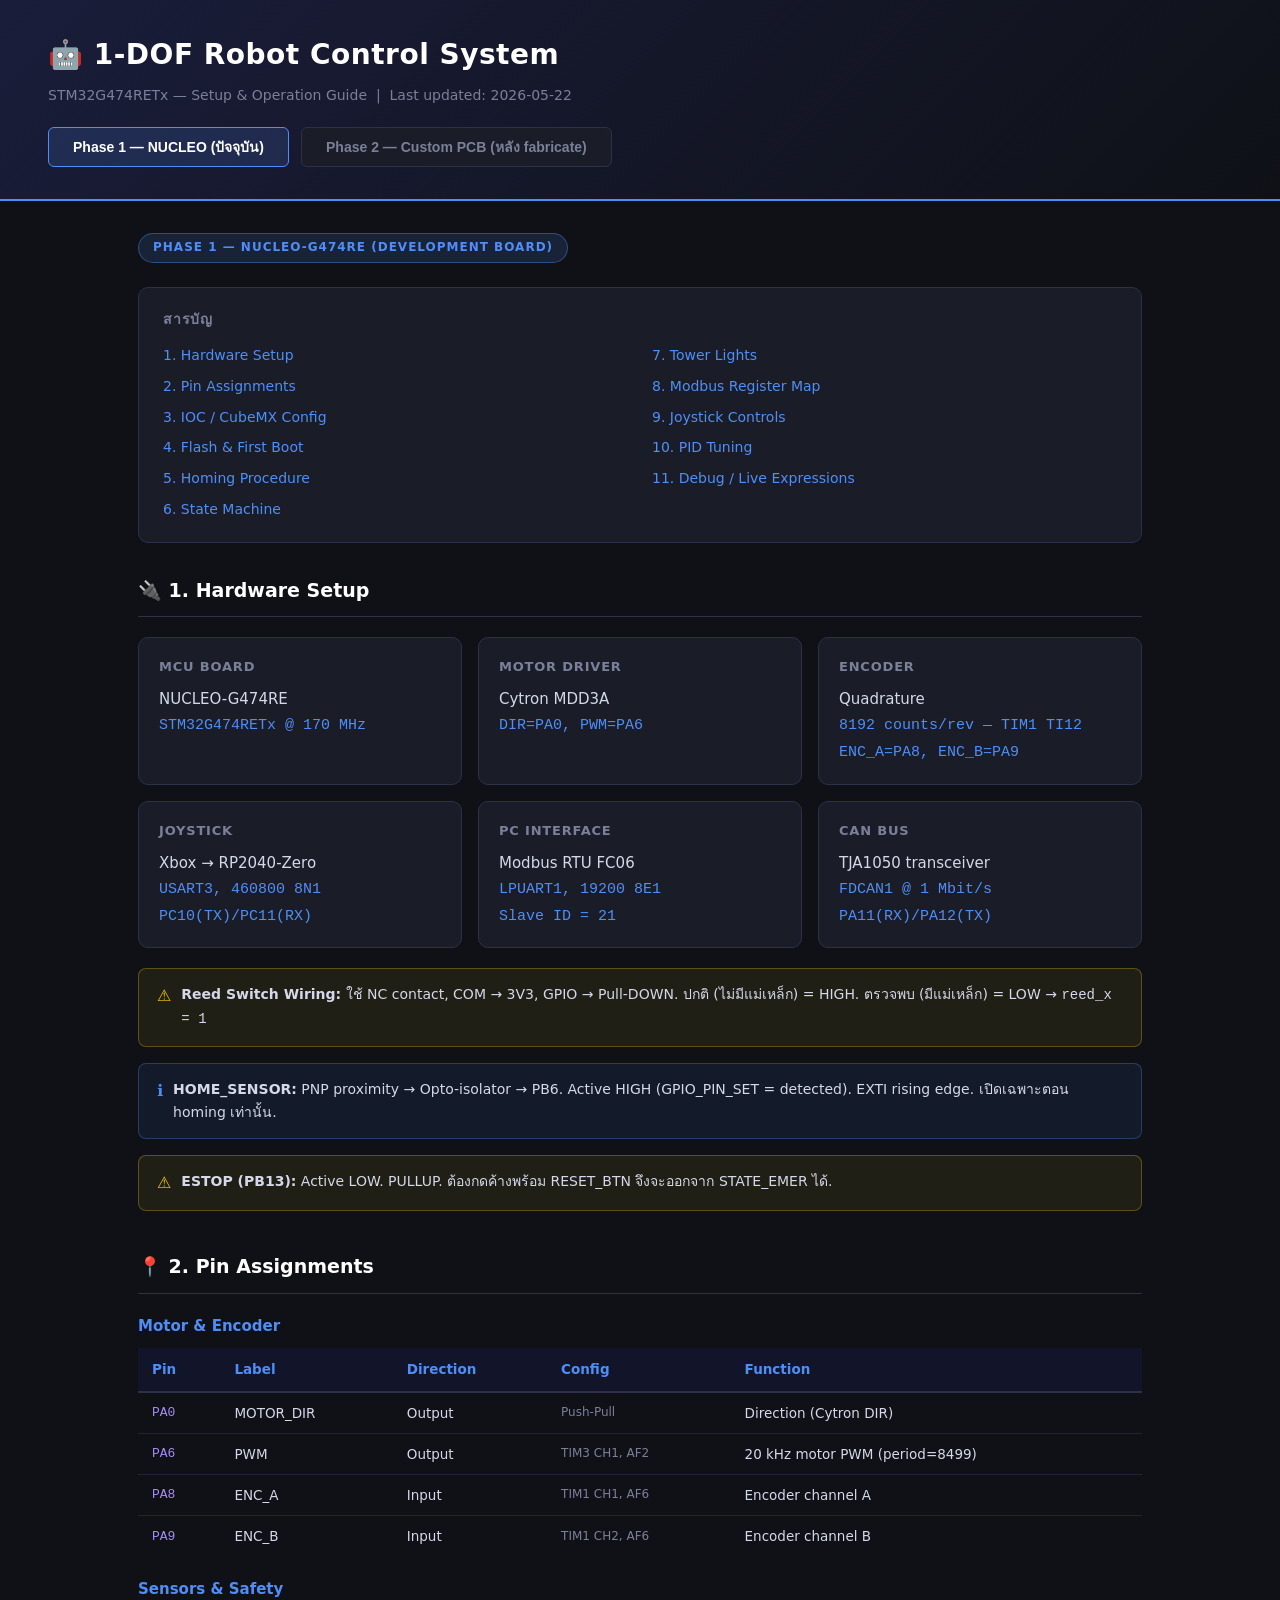
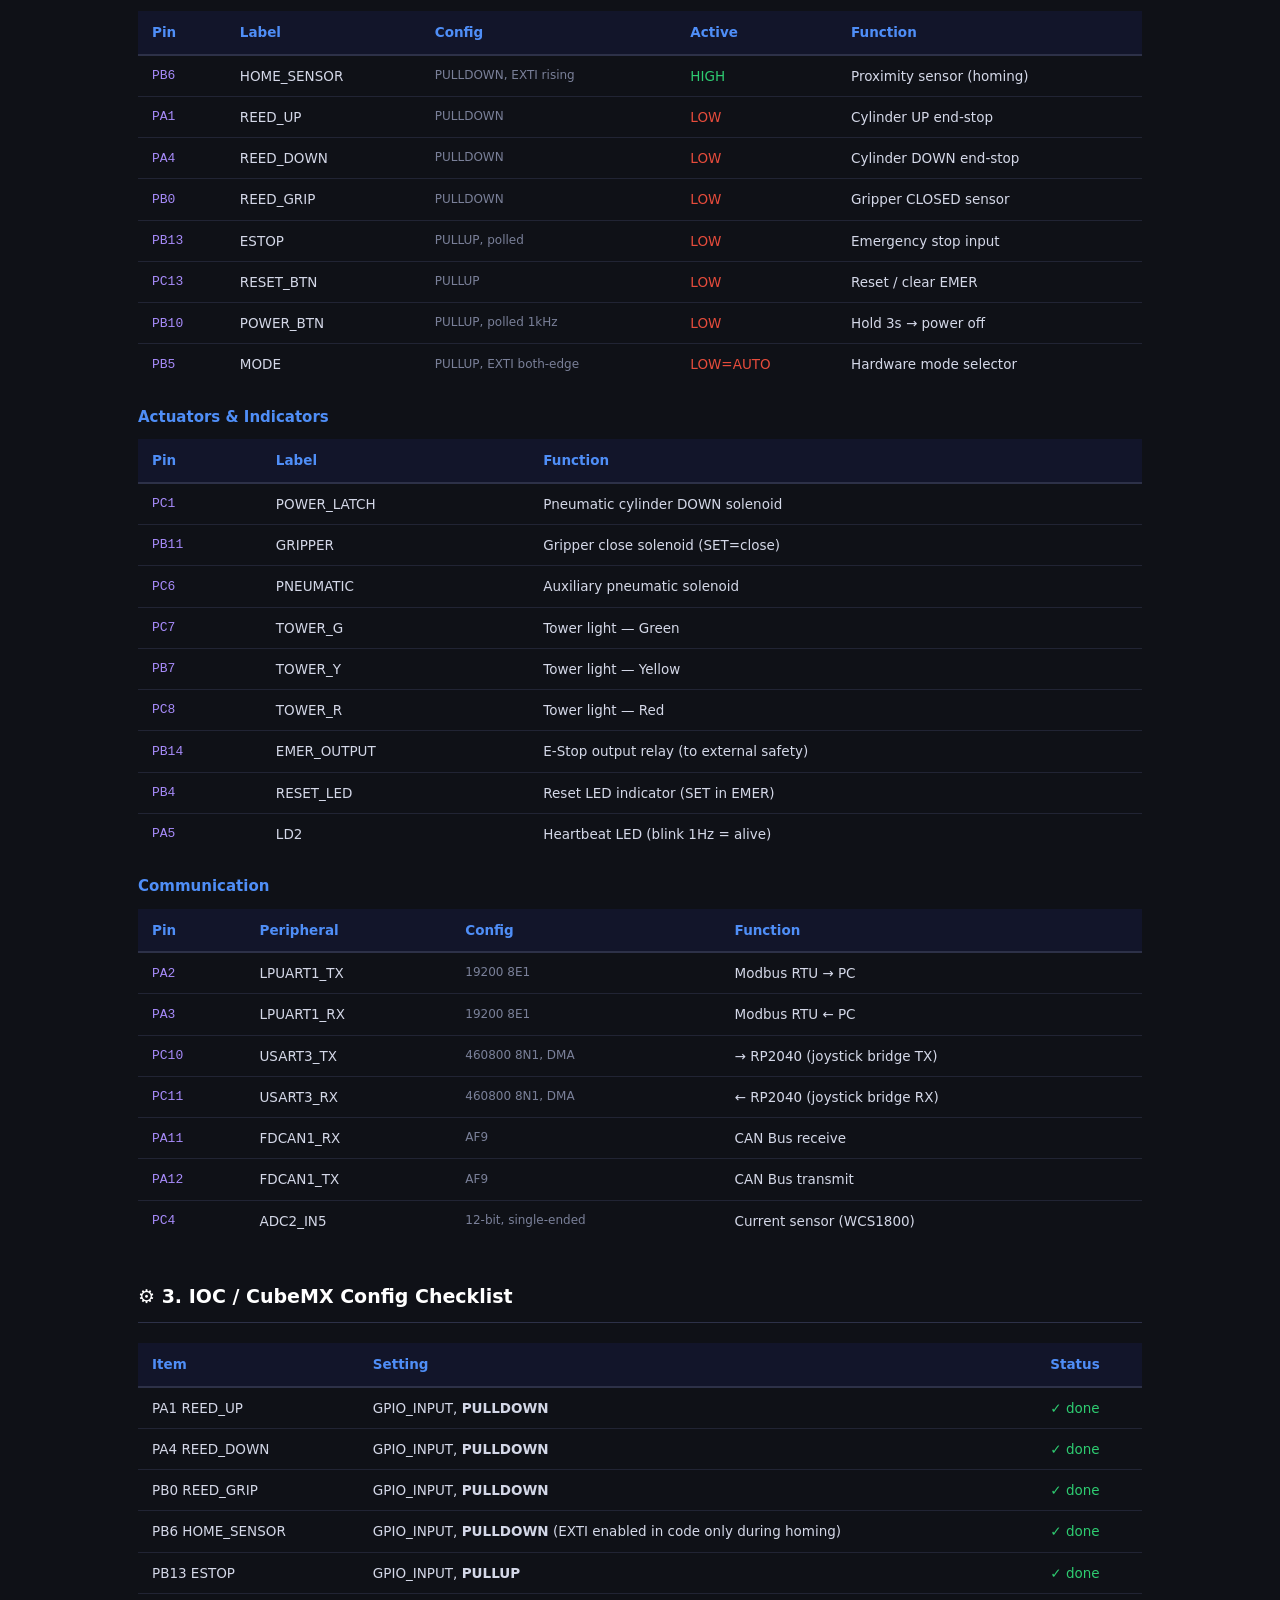
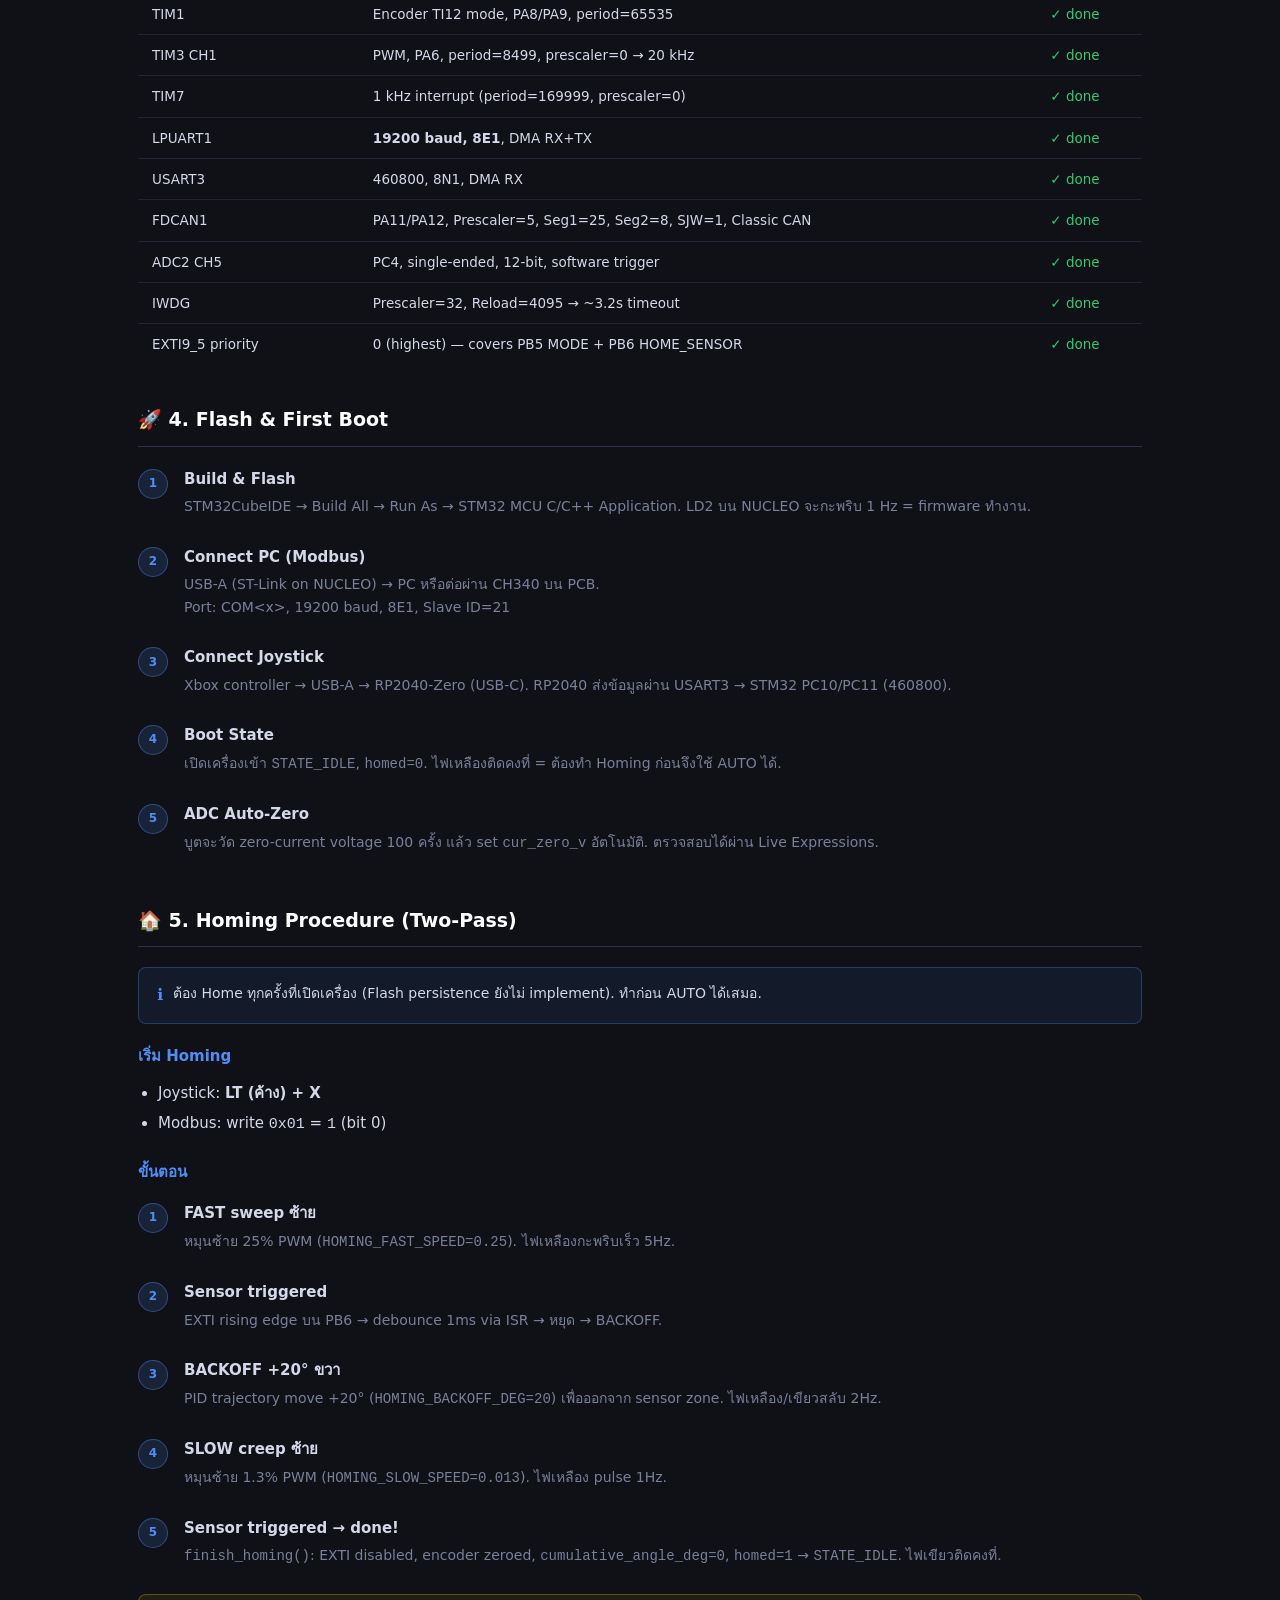
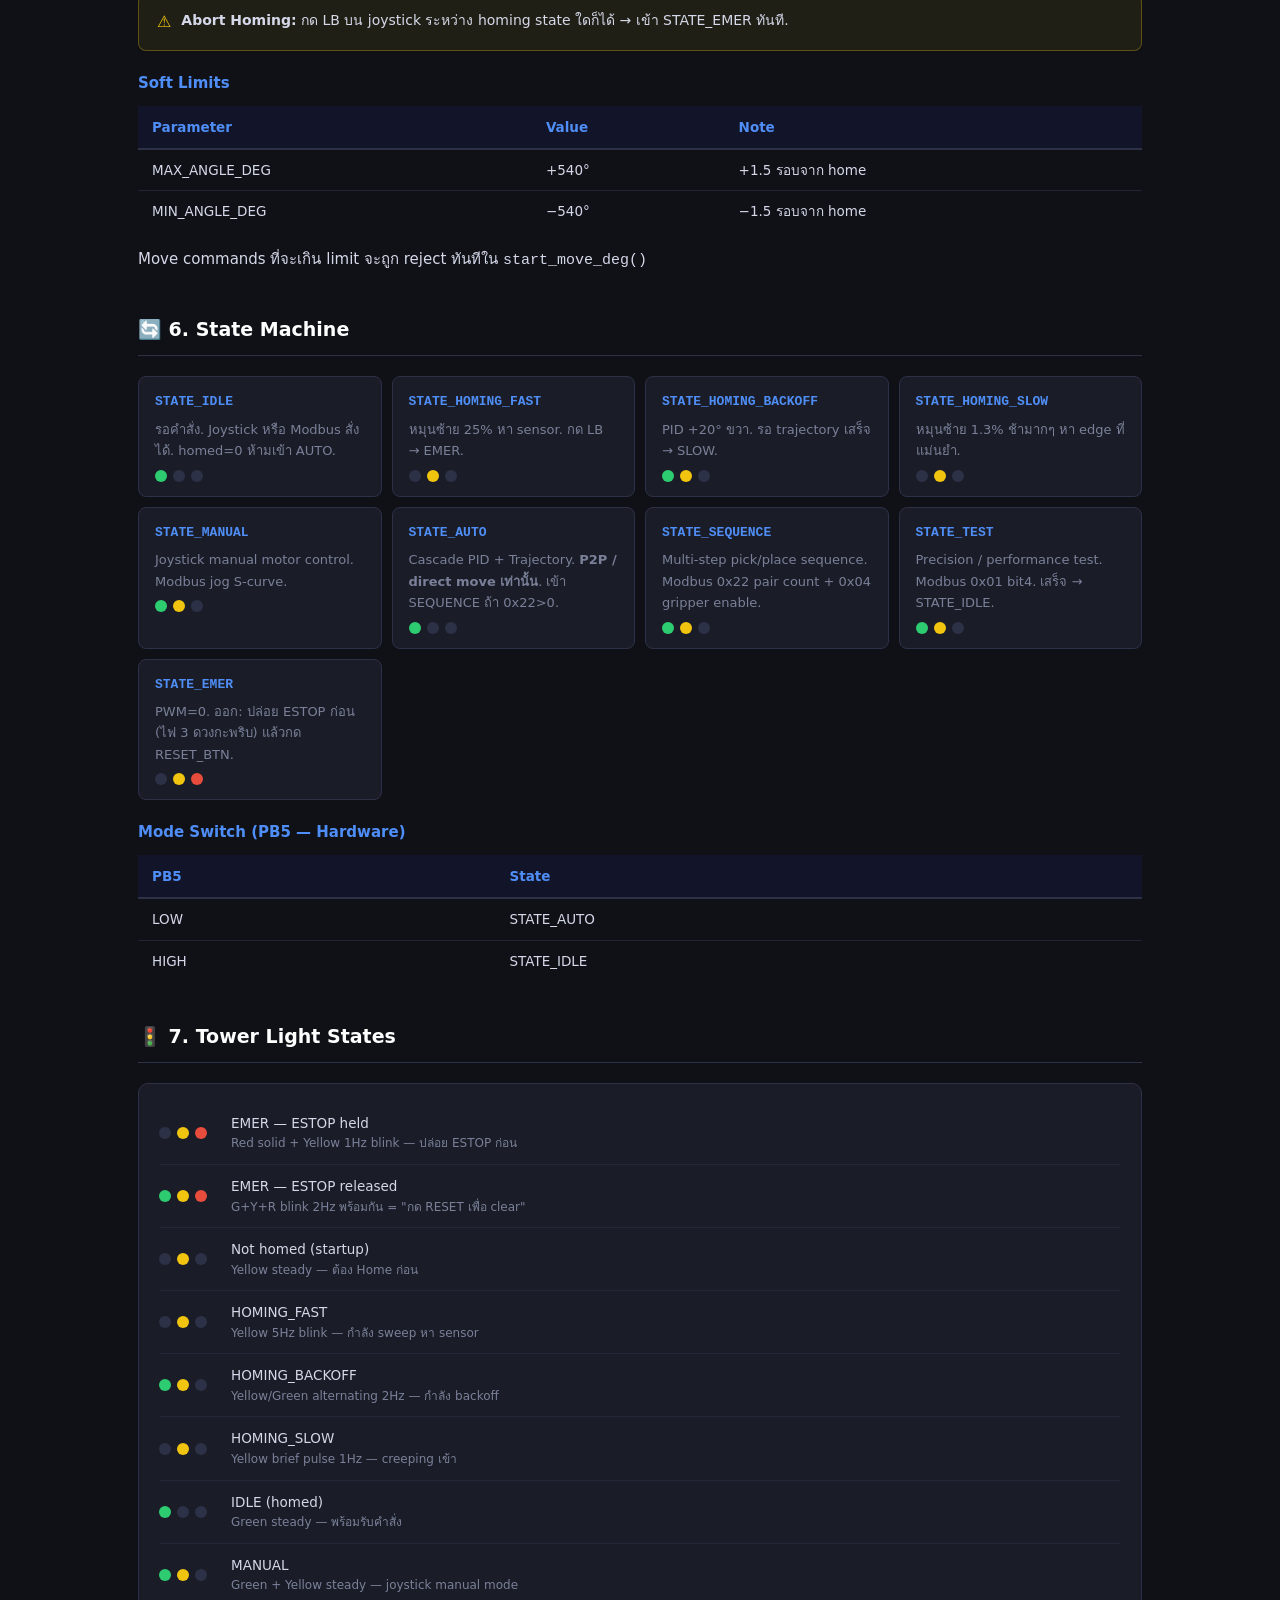
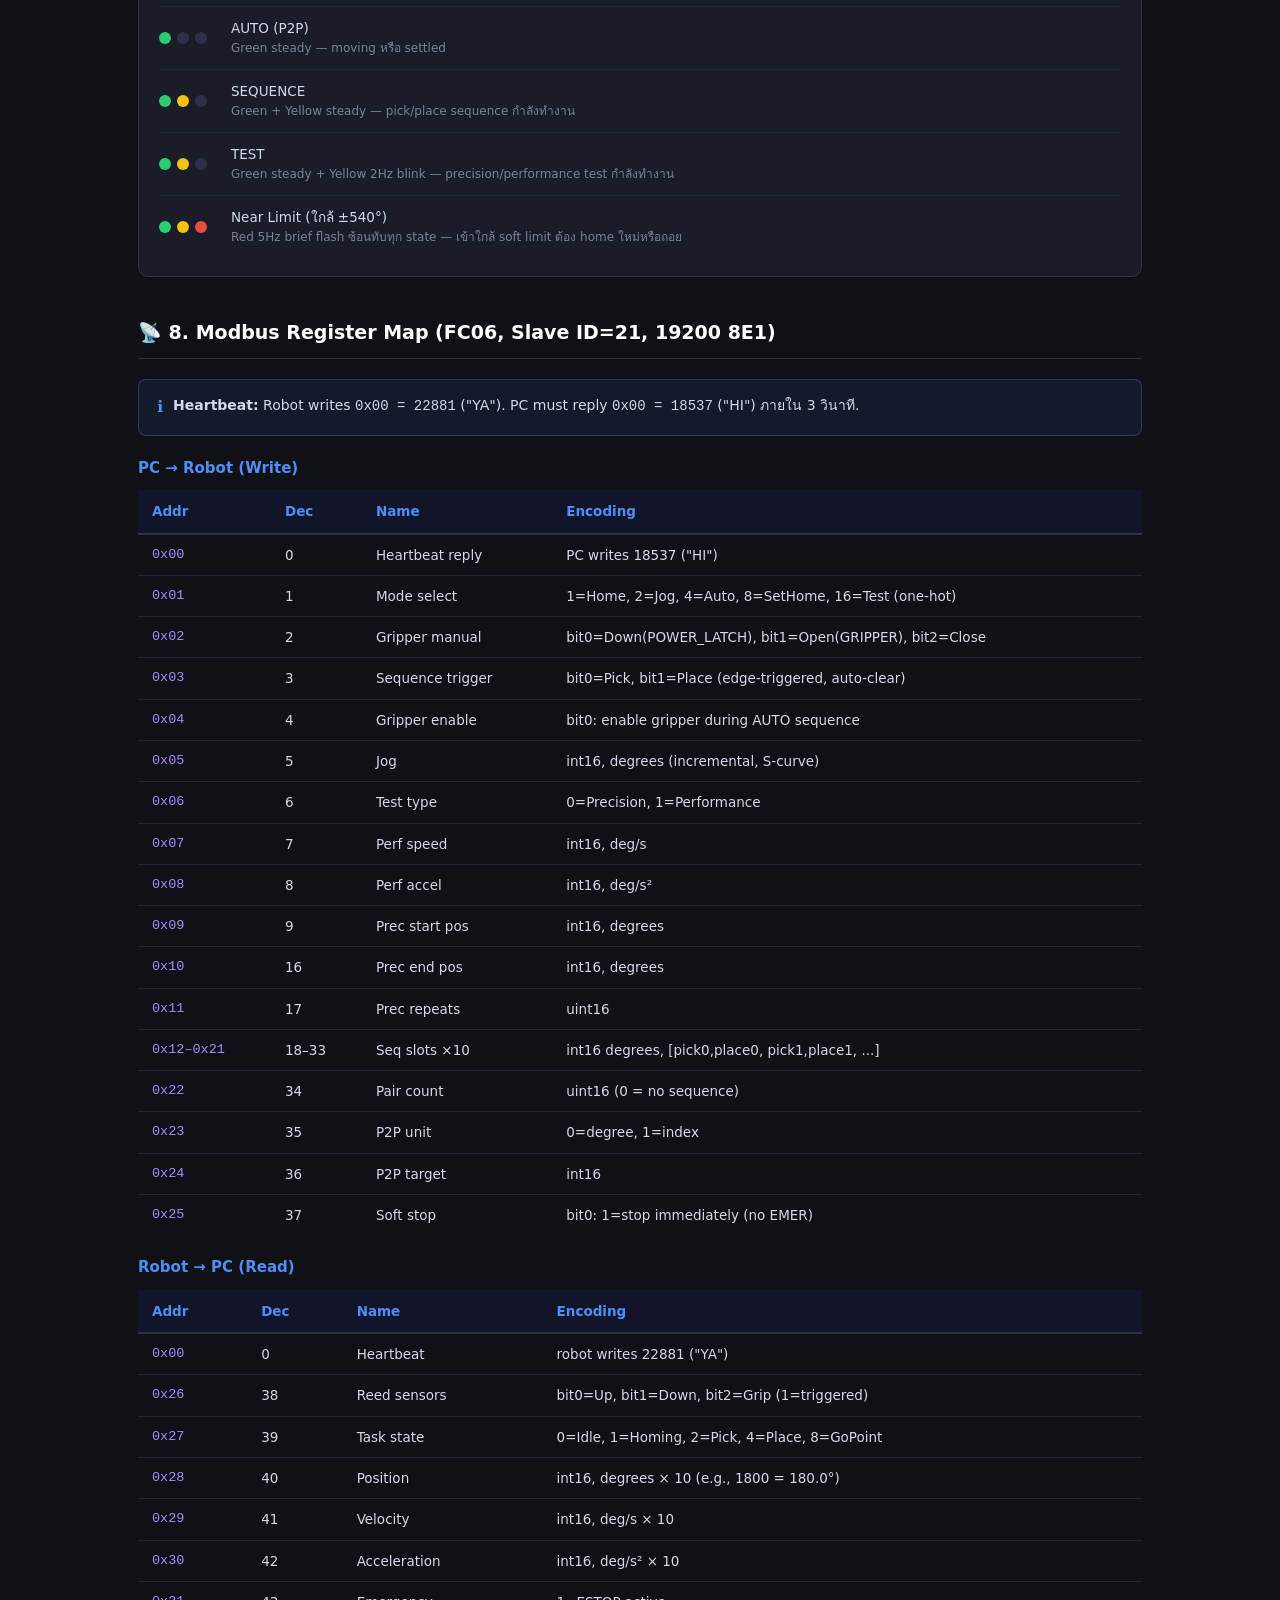
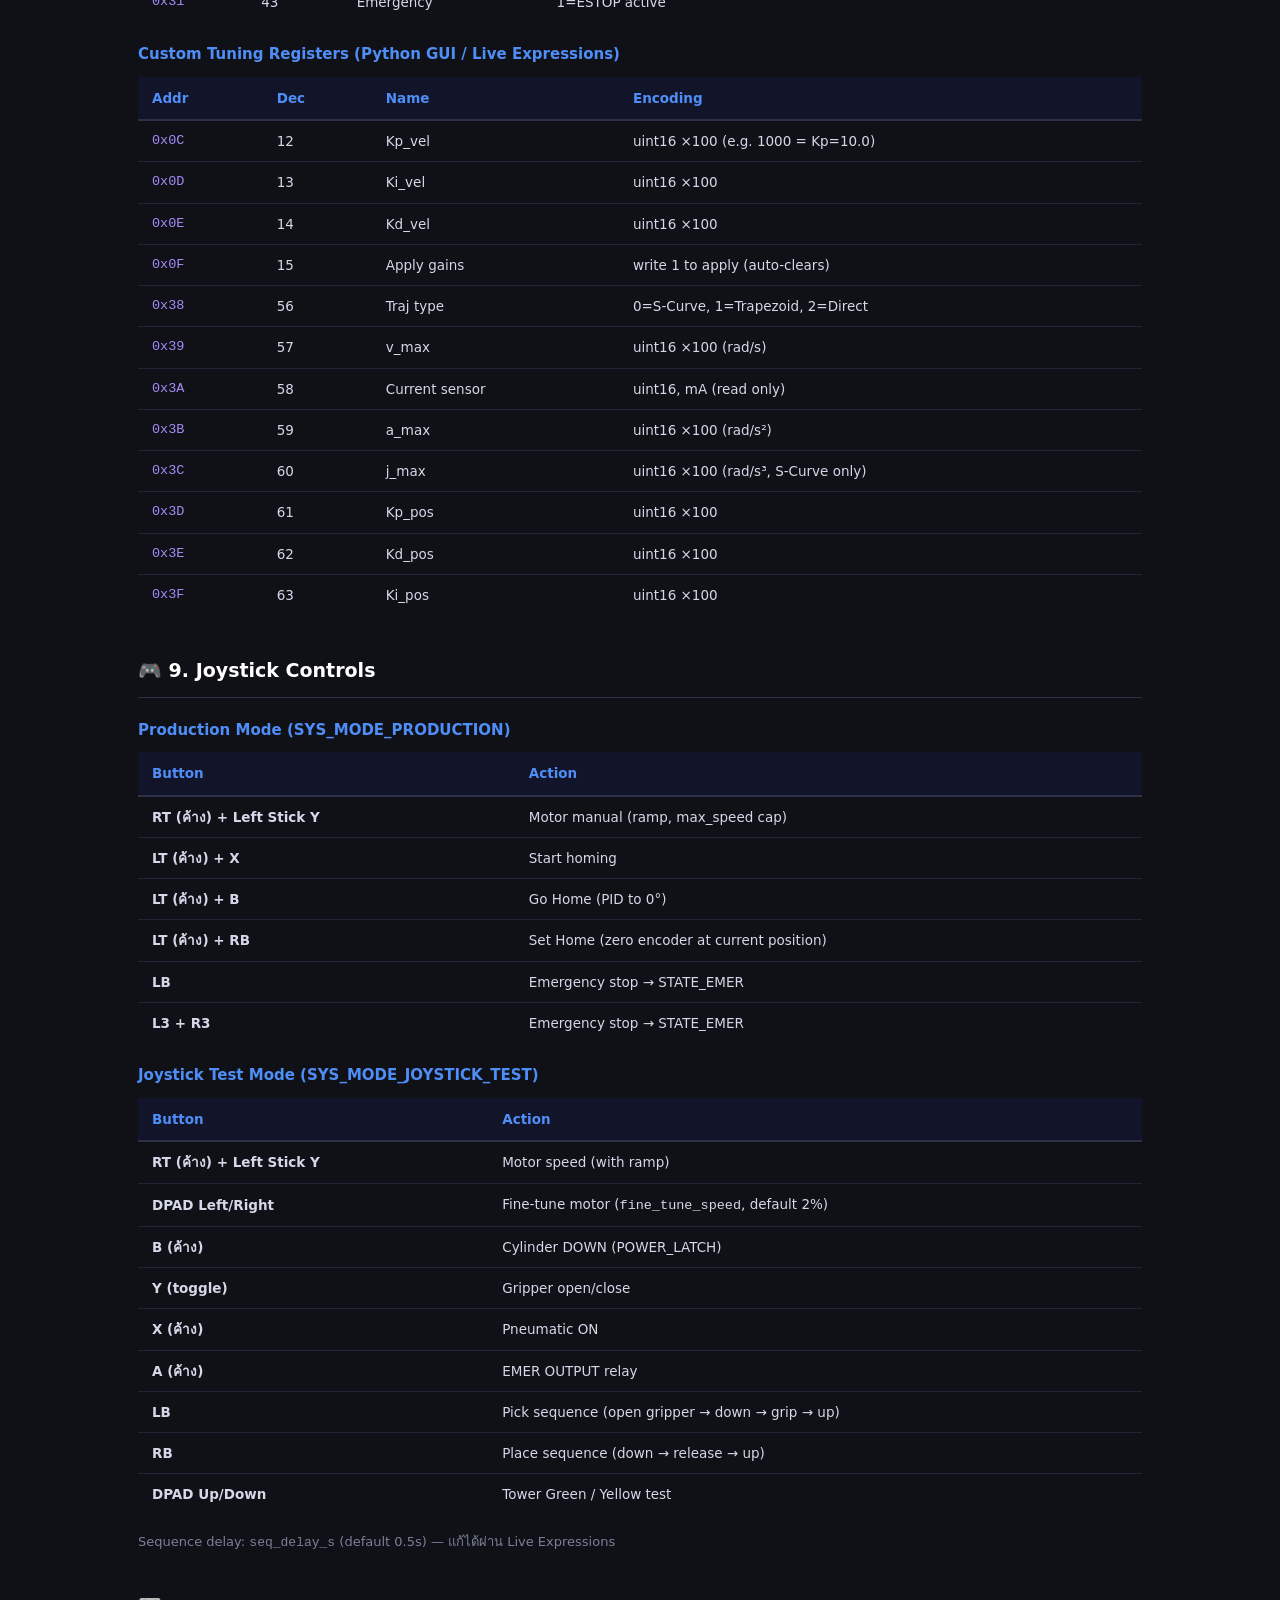
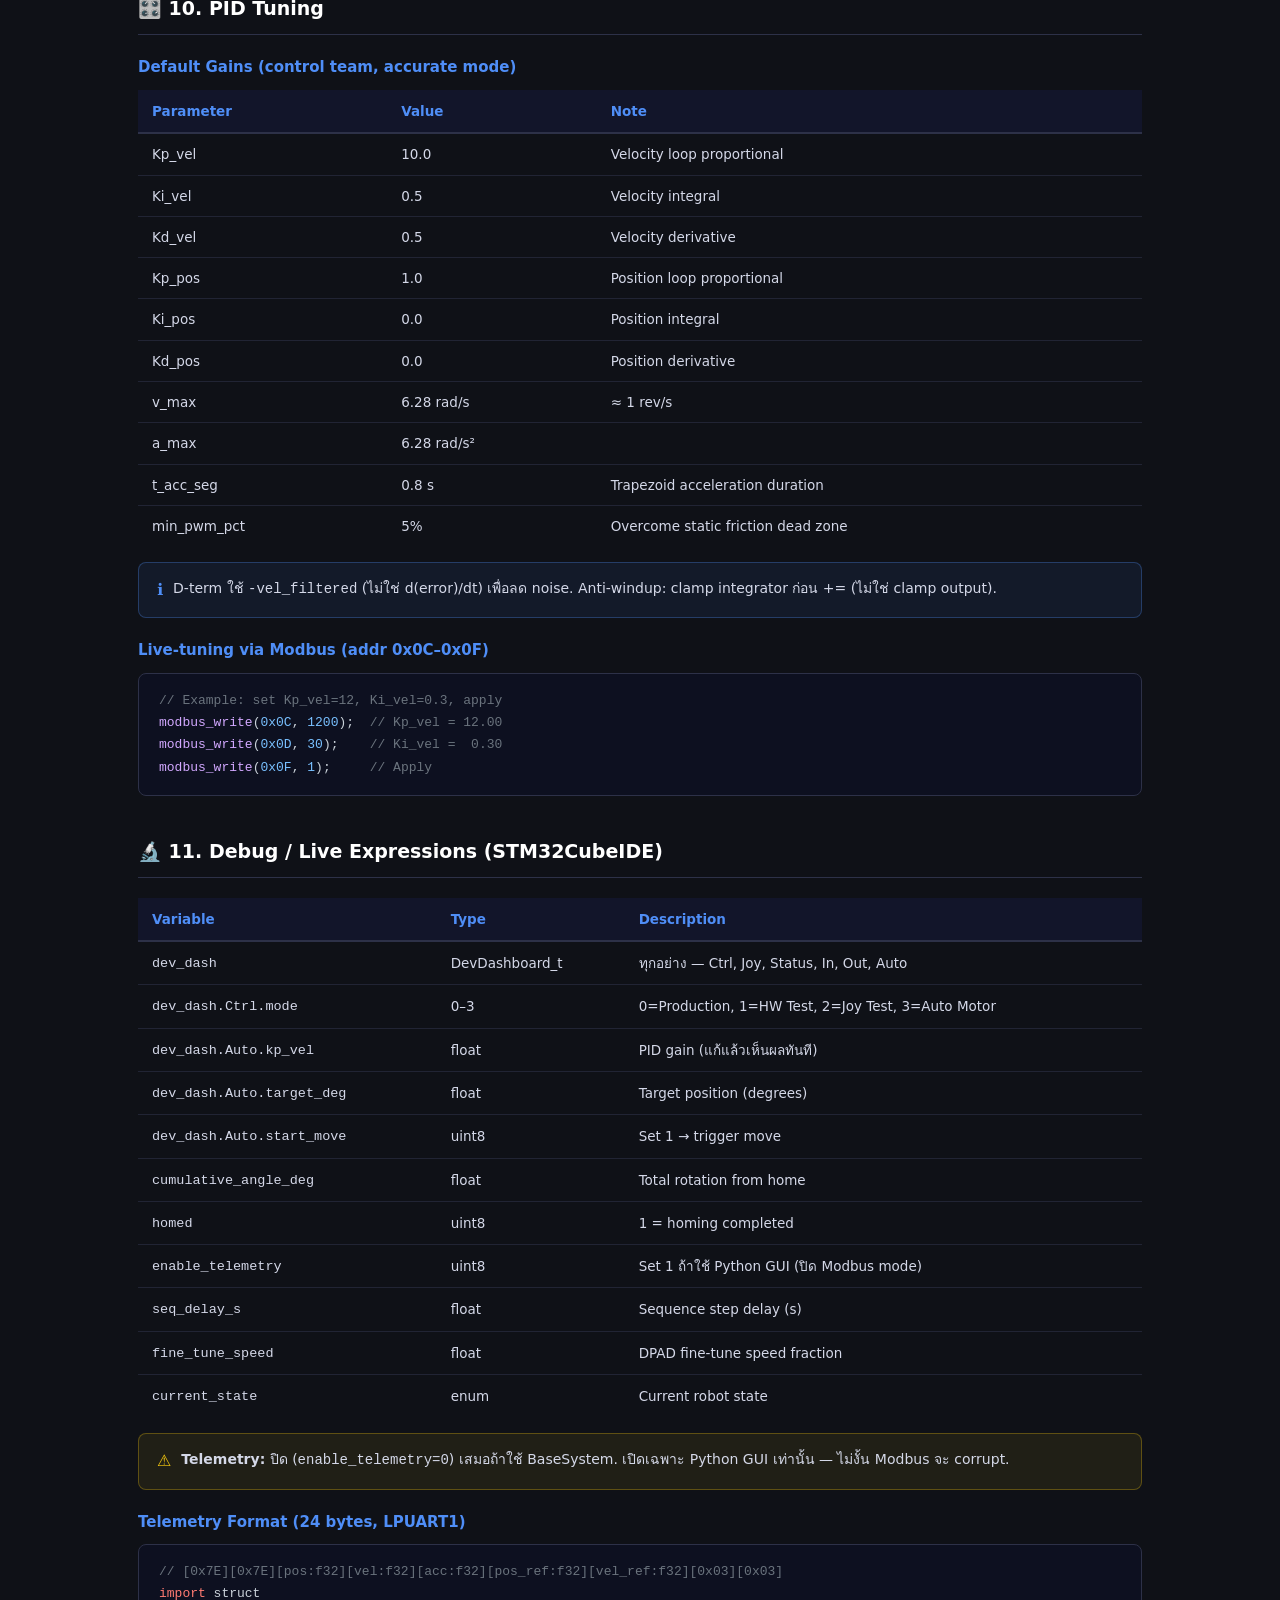
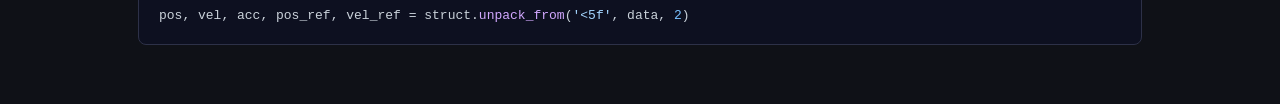
==== commit 8102d718: "." ====
--- a/ws/1-Dof-full-control/docs/instruction.html
+++ b/ws/1-Dof-full-control/docs/instruction.html
@@ -422,12 +422,12 @@
       <div class="sm-card">
         <div class="state">STATE_AUTO</div>
         <div class="desc">Cascade PID + Trajectory. <strong>P2P / direct move เท่านั้น</strong>. เข้า SEQUENCE ถ้า 0x22&gt;0.</div>
-        <div class="lights"><span class="dot dot-g dot-blink"></span><span class="dot dot-off"></span><span class="dot dot-off"></span></div>
+        <div class="lights"><span class="dot dot-g"></span><span class="dot dot-off"></span><span class="dot dot-off"></span></div>
       </div>
       <div class="sm-card">
         <div class="state">STATE_SEQUENCE</div>
         <div class="desc">Multi-step pick/place sequence. Modbus 0x22 pair count + 0x04 gripper enable.</div>
-        <div class="lights"><span class="dot dot-g dot-blink"></span><span class="dot dot-y dot-blink"></span><span class="dot dot-off"></span></div>
+        <div class="lights"><span class="dot dot-g"></span><span class="dot dot-y"></span><span class="dot dot-off"></span></div>
       </div>
       <div class="sm-card">
         <div class="state">STATE_TEST</div>
@@ -486,16 +486,12 @@
         <div><div class="tower-label">MANUAL</div><div class="tower-sub">Green + Yellow steady — joystick manual mode</div></div>
       </div>
       <div class="tower-row">
-        <div class="tower-lights"><span class="dot dot-g dot-blink"></span><span class="dot dot-off"></span><span class="dot dot-off"></span></div>
-        <div><div class="tower-label">AUTO — P2P moving</div><div class="tower-sub">Green 4Hz blink — trajectory active</div></div>
-      </div>
-      <div class="tower-row">
         <div class="tower-lights"><span class="dot dot-g"></span><span class="dot dot-off"></span><span class="dot dot-off"></span></div>
-        <div><div class="tower-label">AUTO — P2P settled</div><div class="tower-sub">Green steady — ถึงตำแหน่งแล้ว</div></div>
-      </div>
-      <div class="tower-row">
-        <div class="tower-lights"><span class="dot dot-g dot-blink"></span><span class="dot dot-y dot-blink"></span><span class="dot dot-off"></span></div>
-        <div><div class="tower-label">SEQUENCE</div><div class="tower-sub">Green + Yellow blink 2Hz พร้อมกัน — pick/place sequence กำลังทำงาน</div></div>
+        <div><div class="tower-label">AUTO (P2P)</div><div class="tower-sub">Green steady — moving หรือ settled</div></div>
+      </div>
+      <div class="tower-row">
+        <div class="tower-lights"><span class="dot dot-g"></span><span class="dot dot-y"></span><span class="dot dot-off"></span></div>
+        <div><div class="tower-label">SEQUENCE</div><div class="tower-sub">Green + Yellow steady — pick/place sequence กำลังทำงาน</div></div>
       </div>
       <div class="tower-row">
         <div class="tower-lights"><span class="dot dot-g"></span><span class="dot dot-y dot-blink"></span><span class="dot dot-off"></span></div>
